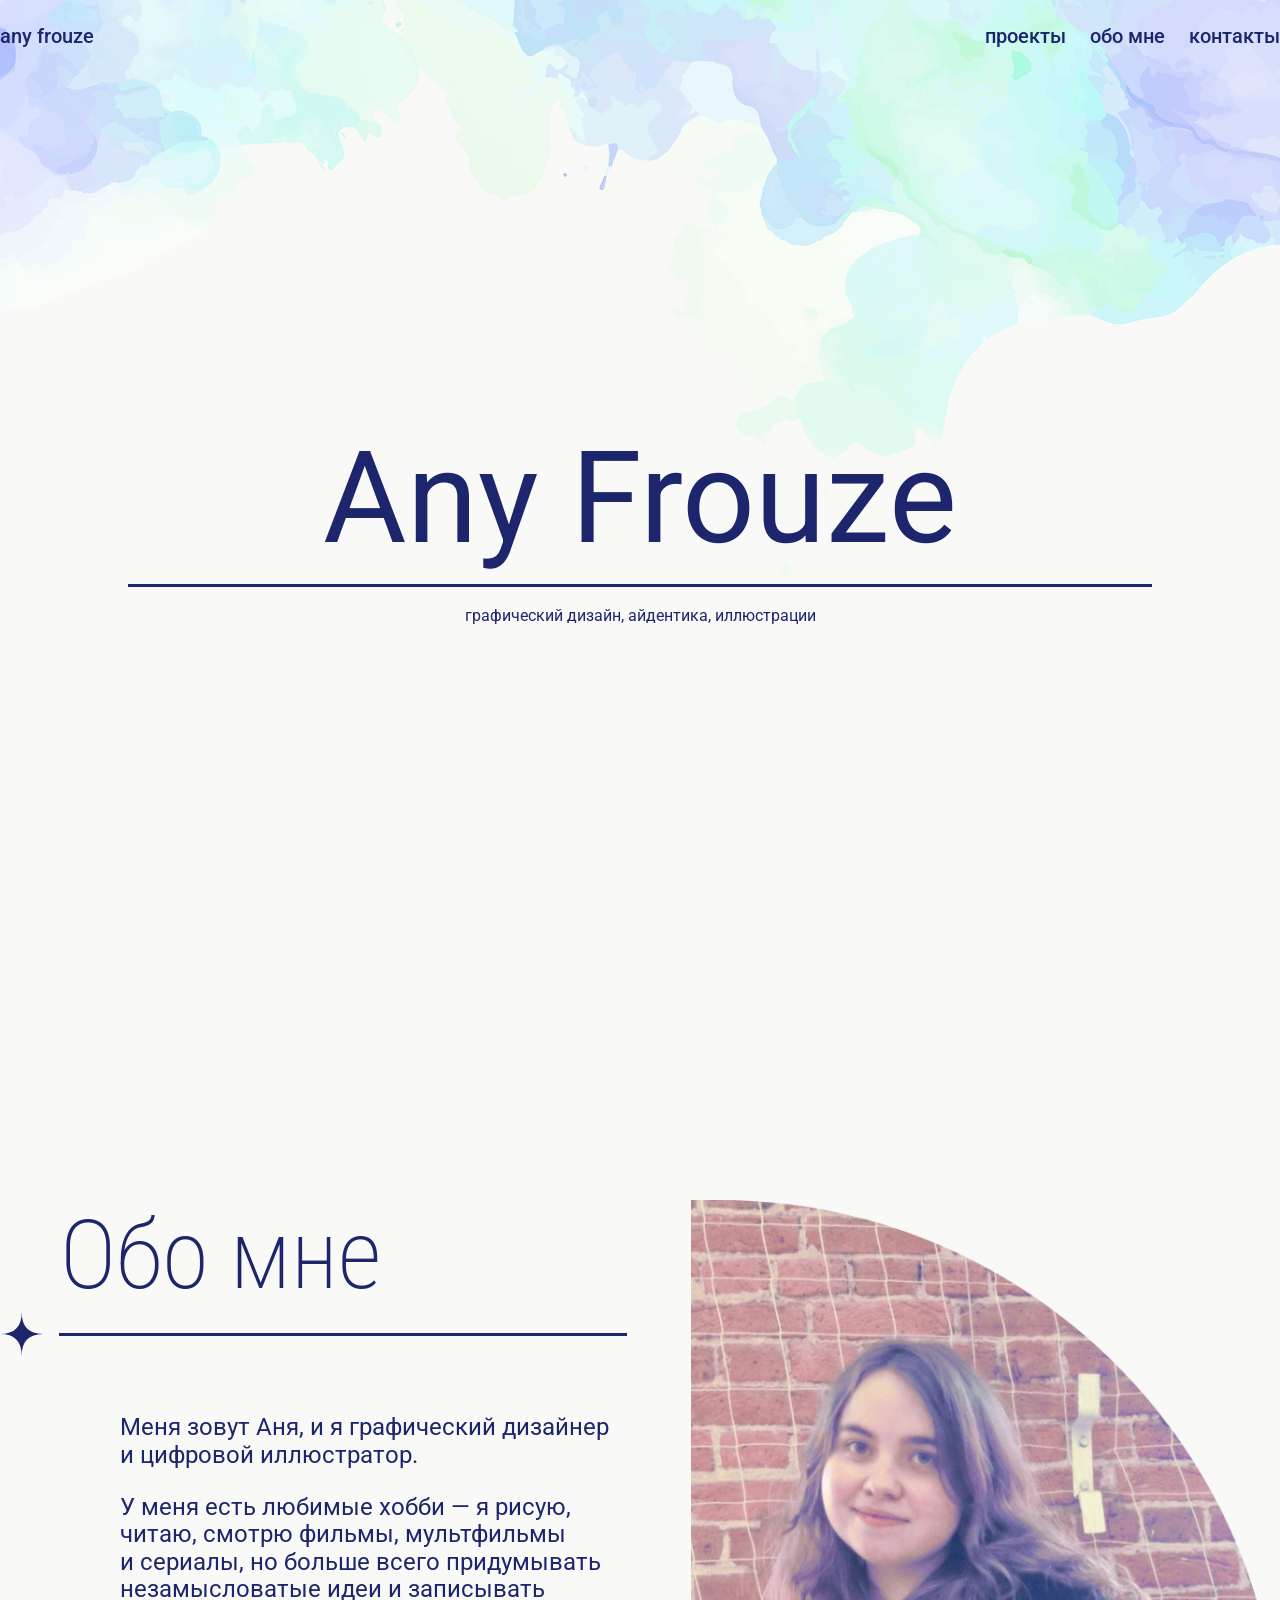
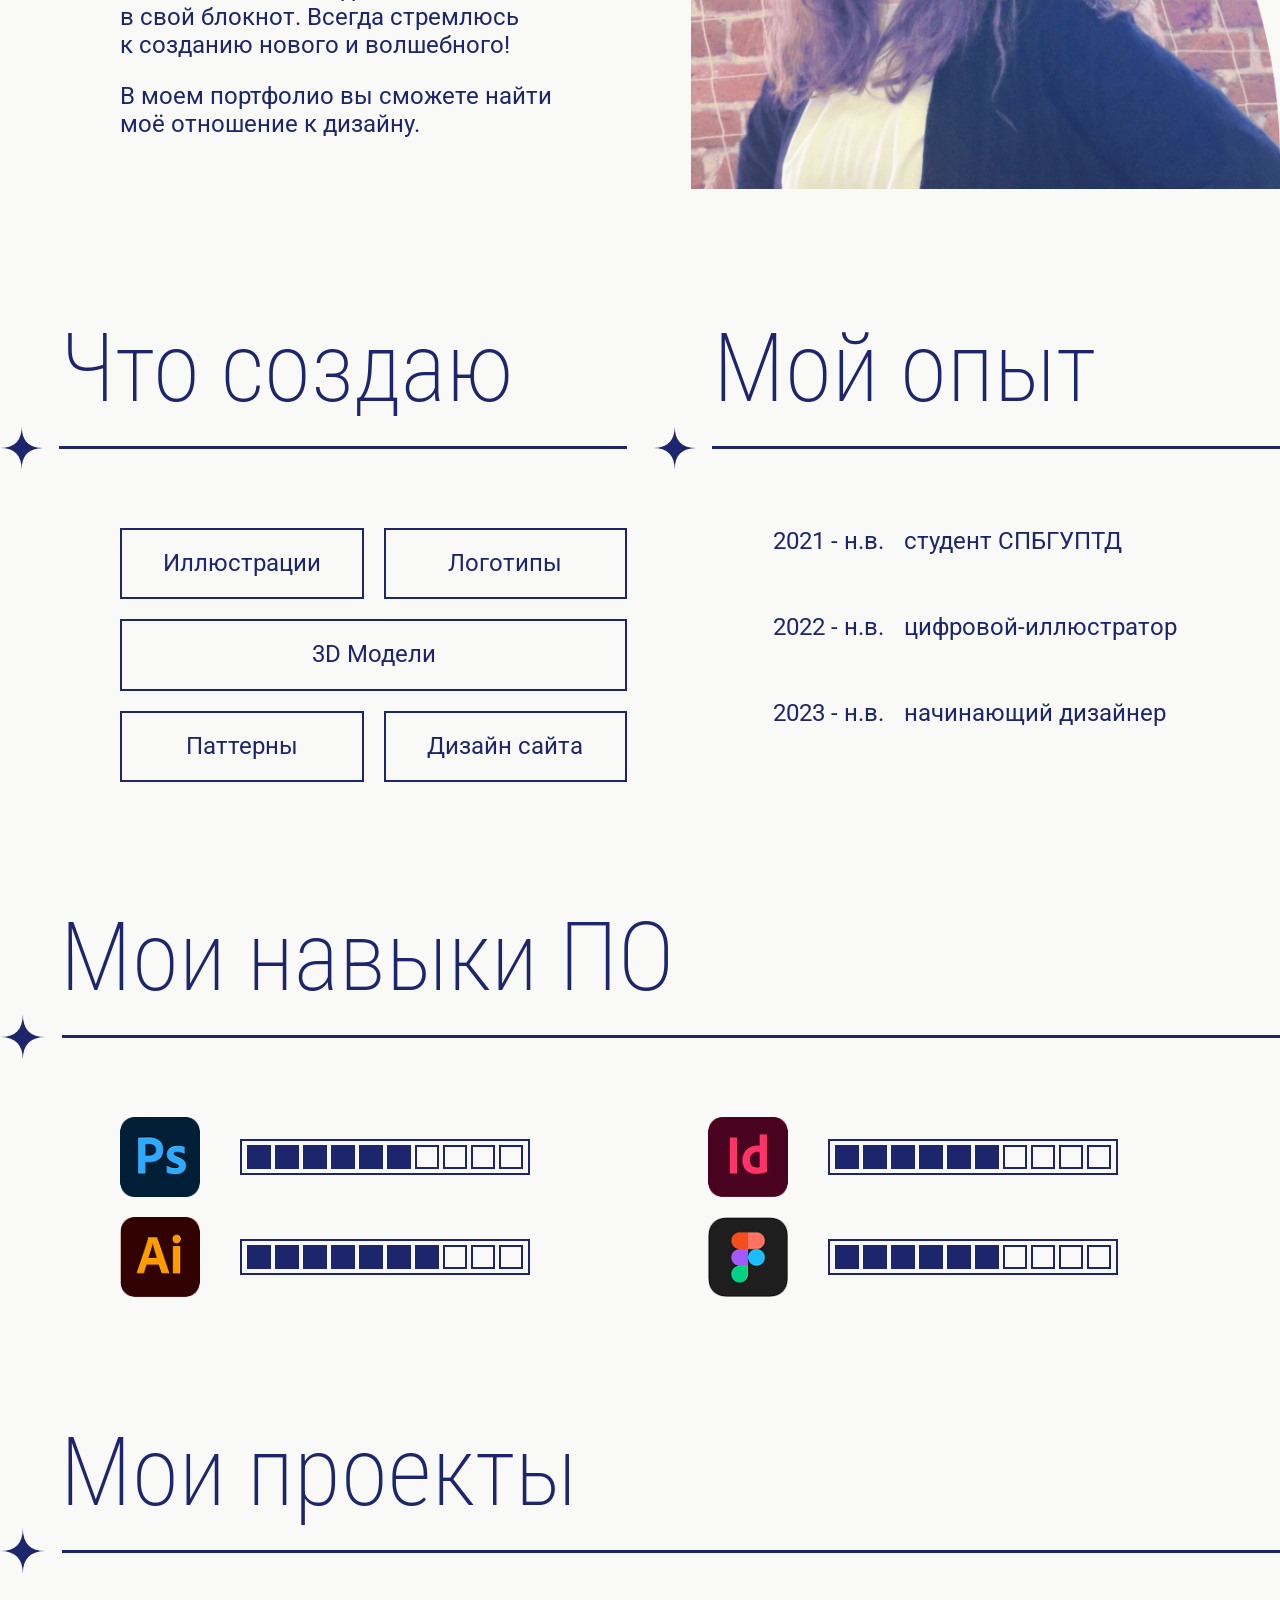
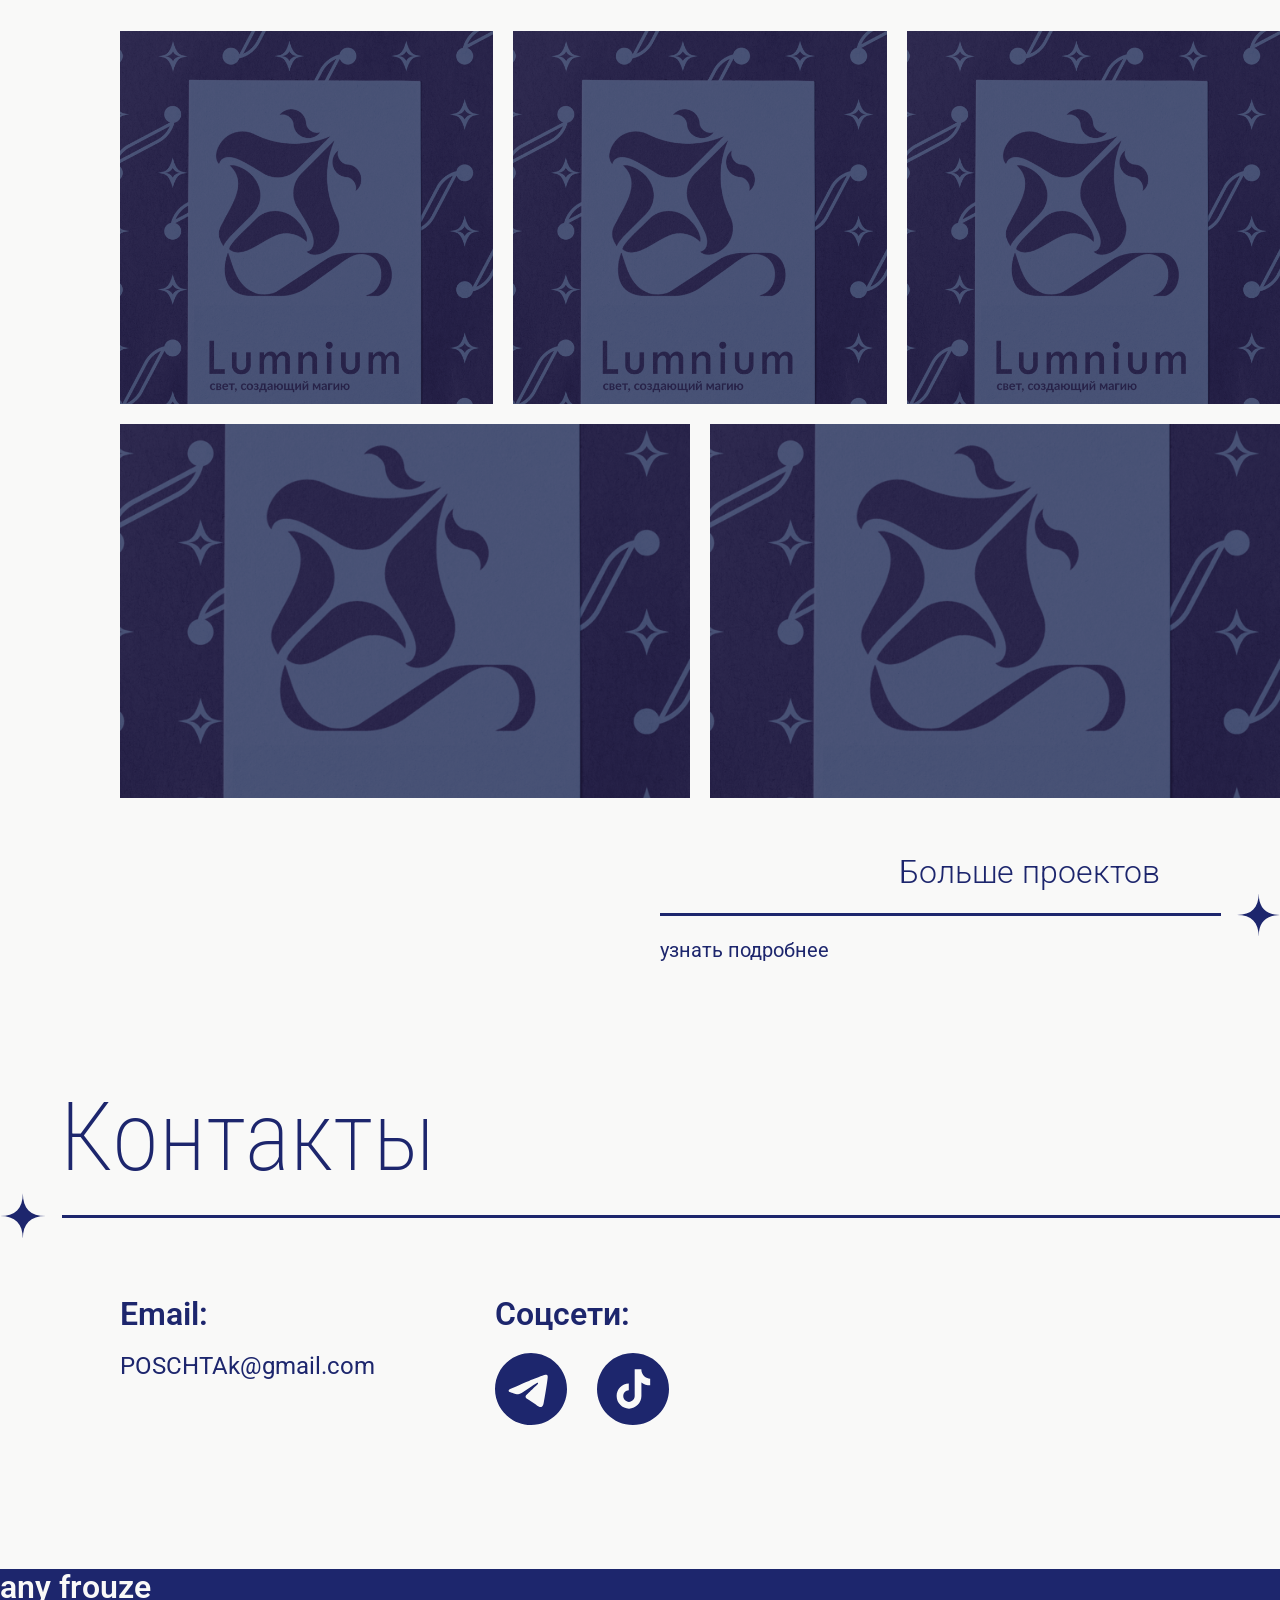
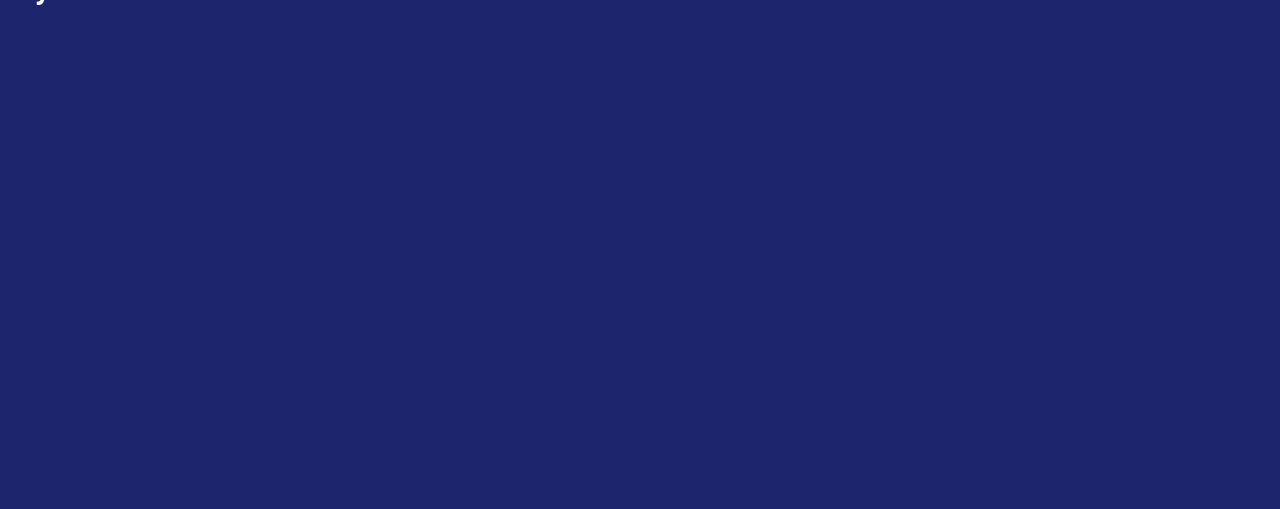
==== index.html @ 96ec4f7b "Главная" ====
<!DOCTYPE html>
<html lang="ru">

<head>
    <meta charset="UTF-8">
    <meta name="viewport" content="width=device-width, initial-scale=1.0">
    <title>Заголовок страницы</title>

    <link rel="stylesheet" href="css/normalize.css">
    <link rel="stylesheet" href="css/style.css">


    <link rel="preconnect" href="https://fonts.googleapis.com">
    <link rel="preconnect" href="https://fonts.gstatic.com" crossorigin>
    <link
        href="https://fonts.googleapis.com/css2?family=Roboto+Condensed:ital,wght@0,100..900;1,100..900&family=Roboto:ital,wght@0,100..900;1,100..900&display=swap"
        rel="stylesheet">

</head>

<body>

    <header class="header-container">
        <div class="header-content">
            <div>
                <a href="">
                    <p class="head-foot-p">any frouze</p>
                </a>
            </div>
            <nav>
                <ul>
                    <li><a href="#"><p class="head-foot-p">проекты</p></a></li>
                    <li><a href="#"><p class="head-foot-p">обо мне</p></a></li>
                    <li><a href="#"><p class="head-foot-p">контакты</p></a></li>
                </ul>
            </nav>
        </div>
    </header>

    <main>

        <section class="start-banner">
            <div>
                <!-- <span>Добро пожаловать в мой мир!</span> -->
                <h1>Any Frouze</h1>
                <span class="line-text">графический дизайн, айдентика, иллюстрации</span>
            </div>

        </section>

        <section class="about-container">
            <div class="medium-line-container">
                <h2>Обо мне</h2>
                <div class="star-line">
                    <svg width="48" height="48" viewBox="0 0 48 48" fill="none" xmlns="http://www.w3.org/2000/svg">
                        <path d="M0 24C16 24 24 16 24 0C24 16 32 24 48 24C32 24 24 32 24 48C24 32 16 24 0 24Z"
                            fill="#1D266D" />
                    </svg>
                    <div class="line-medium"></div>
                </div>
                <div class="container-under-line">
                    <p class="main-text">Меня зовут Аня, и я графический дизайнер<br> и цифровой иллюстратор.
                    </p>
                    <p class="main-text">У меня есть любимые хобби — я рисую,<br> читаю, смотрю фильмы, мультфильмы<br>
                        и
                        сериалы, но больше всего
                        придумывать<br> незамысловатые идеи и записывать<br> в свой блокнот. Всегда стремлюсь<br> к
                        созданию
                        нового
                        и волшебного!
                    </p>
                    <p class="main-text">В моем портфолио вы сможете найти<br> моё отношение к дизайну.</p>
                </div>
            </div>
            <div class="image-autor">
                <img src="src\img\Фото.png" alt="Фото Автора">
            </div>
        </section>

        <section class="work-experience-container">
            <div class="medium-line-container">
                <h2>Что создаю</h2>
                <div class="star-line">
                    <svg width="48" height="48" viewBox="0 0 48 48" fill="none" xmlns="http://www.w3.org/2000/svg">
                        <path d="M0 24C16 24 24 16 24 0C24 16 32 24 48 24C32 24 24 32 24 48C24 32 16 24 0 24Z"
                            fill="#1D266D" />
                    </svg>
                    <div class="line-medium"></div>
                </div>

                <div class="container-under-line">
                    <div class="create-grid-work">
                        <div class="a-part">
                            <p>Иллюстрации</p>
                        </div>
                        <div class="b-part">
                            <p>Логотипы</p>
                        </div>
                        <div class="c-part">
                            <p>3D Модели</p>
                        </div>
                        <div class="d-part">
                            <p>Паттерны</p>
                        </div>
                        <div class="e-part">
                            <p>Дизайн сайта</p>
                        </div>
                    </div>
                </div>

            </div>

            <div class="medium-line-container">
                <h2>Мой опыт</h2>
                <div class="star-line">
                    <svg width="48" height="48" viewBox="0 0 48 48" fill="none" xmlns="http://www.w3.org/2000/svg">
                        <path d="M0 24C16 24 24 16 24 0C24 16 32 24 48 24C32 24 24 32 24 48C24 32 16 24 0 24Z"
                            fill="#1D266D" />
                    </svg>
                    <div class="line-medium"></div>
                </div>

                <div class="container-under-line">
                    <div class="exp-frame">
                        <div class="years">
                            <p>2021 - н.в. </p>
                            <p>2022 - н.в. </p>
                            <p>2023 - н.в. </p>
                        </div>
                        <div class="who-name">
                            <p>студент СПБГУПТД</p>
                            <p>цифровой-иллюстратор</p>
                            <p>начинающий дизайнер</p>
                        </div>
                    </div>
                </div>

            </div>

        </section>

        <section class="soft-exp-container">

            <div class="large-line-container">
                <h2>Мои навыки ПО</h2>
                <div class="star-line">
                    <svg width="48" height="48" viewBox="0 0 48 48" fill="none" xmlns="http://www.w3.org/2000/svg">
                        <path d="M0 24C16 24 24 16 24 0C24 16 32 24 48 24C32 24 24 32 24 48C24 32 16 24 0 24Z"
                            fill="#1D266D" />
                    </svg>
                    <div class="line-medium"></div>
                </div>
                <div class="container-under-line">

                    <div class="soft-grid">

                        <div class="soft-rate">
                            <img class="soft-icon" src="src/icon/APS-icon.png" alt="">

                            <div class="exp-rate">

                                <div class="filled"></div>
                                <div class="filled"></div>
                                <div class="filled"></div>
                                <div class="filled"></div>
                                <div class="filled"></div>
                                <div class="filled"></div>
                                <div></div>
                                <div></div>
                                <div></div>
                                <div></div>

                            </div>
                        </div>

                        <div class="soft-rate">
                            <img class="soft-icon" src="src/icon/AID-Icon.png" alt="">

                            <div class="exp-rate">

                                <div class="filled"></div>
                                <div class="filled"></div>
                                <div class="filled"></div>
                                <div class="filled"></div>
                                <div class="filled"></div>
                                <div class="filled"></div>
                                <div></div>
                                <div></div>
                                <div></div>
                                <div></div>

                            </div>
                        </div>

                        <div class="soft-rate">
                            <img class="soft-icon" src="src/icon/AI-icon.png" alt="">

                            <div class="exp-rate">

                                <div class="filled"></div>
                                <div class="filled"></div>
                                <div class="filled"></div>
                                <div class="filled"></div>
                                <div class="filled"></div>
                                <div class="filled"></div>
                                <div class="filled"></div>
                                <div></div>
                                <div></div>
                                <div></div>

                            </div>
                        </div>

                        <div class="soft-rate">
                            <img class="soft-icon" src="src/icon/Figma-icon.png" alt="">

                            <div class="exp-rate">

                                <div class="filled"></div>
                                <div class="filled"></div>
                                <div class="filled"></div>
                                <div class="filled"></div>
                                <div class="filled"></div>
                                <div class="filled"></div>
                                <div></div>
                                <div></div>
                                <div></div>
                                <div></div>

                            </div>
                        </div>
                    </div>

                </div>
            </div>



        </section>


        <section class="projects-container">

            <div class="large-line-container">
                <h2>Мои проекты</h2>
                <div class="star-line">
                    <svg width="48" height="48" viewBox="0 0 48 48" fill="none" xmlns="http://www.w3.org/2000/svg">
                        <path d="M0 24C16 24 24 16 24 0C24 16 32 24 48 24C32 24 24 32 24 48C24 32 16 24 0 24Z"
                            fill="#1D266D" />
                    </svg>
                    <div class="line-medium"></div>
                </div>
                <div class="container-under-line">

                    <div class="create-grid-project">
                        <div class="f-part">
                            <div class="project-card">
                                <img src="src/img/case-lumnium-logo.png" alt="Проект 1">
                                <div class="project-overlay"></div>
                                <p>Разработка логотипа для мероприятия «Дня эрмитажного кота» 2023</p>
                            </div>
                        </div>
                        <div class="g-part">
                            <div class="project-card">
                                <img src="src/img/case-lumnium-logo.png" alt="Проект 1">
                                <div class="project-overlay"></div>
                                <p>Разработка логотипа для компании Lumnium 2025</p>
                            </div>
                        </div>
                        <div class="h-part">
                            <div class="project-card">
                                <img src="src/img/case-lumnium-logo.png" alt="Проект 1">
                                <div class="project-overlay"></div>
                                <p>Разработка логотипа для бар-кафе «В бокале» 2025</p>
                            </div>
                        </div>
                        <div class="i-part">
                            <div class="project-card">
                                <img src="src/img/case-lumnium-logo.png" alt="Проект 1">
                                <div class="project-overlay"></div>
                                <p>Разработка фирменного стиля и гайдлайна для компании Lumnium 2025</p>
                            </div>
                        </div>
                        <div class="j-part">
                            <div class="project-card">
                                <img src="src/img/case-lumnium-logo.png" alt="Проект 1">
                                <div class="project-overlay"></div>
                                <p>Разработка фирменного стиля для ювелирного магазина Enigma 2024</p>
                            </div>
                        </div>
                    </div>

                </div>

                <div class="button-line-container">
                    <a href="#" class="left-line-button">
                        <!-- <p class="line-button-text line-button-text--left">Больше проектов</p>
                        <div class="star-line-button">
                            <svg width="48" height="48" viewBox="0 0 48 48" fill="none"
                                xmlns="http://www.w3.org/2000/svg">
                                <path d="M0 24C16 24 24 16 24 0C24 16 32 24 48 24C32 24 24 32 24 48C24 32 16 24 0 24Z"
                                    fill="#1D266D" />
                            </svg>
                            <div class="line-medium line-medium--left"></div>
                        </div>
                        <p class="decription-text decription-text--right">узнать подробнее</p> -->
                    </a>
                    <a href="#" class="right-line-button">
                        <p class="line-button-text">Больше проектов</p>
                        <div class="star-line-button">
                            <div class="line-medium line-medium--right"></div>
                            <svg width="48" height="48" viewBox="0 0 48 48" fill="none"
                                xmlns="http://www.w3.org/2000/svg">
                                <path d="M0 24C16 24 24 16 24 0C24 16 32 24 48 24C32 24 24 32 24 48C24 32 16 24 0 24Z"
                                    fill="#1D266D" />
                            </svg>
                        </div>
                        <p class="decription-text right">узнать подробнее</p>
                    </a>
                </div>

            </div>



        </section>


        <section class="contacts-container">

            <div class="large-line-container">
                <h2>Контакты</h2>
                <div class="star-line">
                    <svg width="48" height="48" viewBox="0 0 48 48" fill="none" xmlns="http://www.w3.org/2000/svg">
                        <path d="M0 24C16 24 24 16 24 0C24 16 32 24 48 24C32 24 24 32 24 48C24 32 16 24 0 24Z"
                            fill="#1D266D" />
                    </svg>
                    <div class="line-medium"></div>
                </div>
                <div class="container-under-line">
                    <div class="email-socials-info">
                        <div class="contact-card">
                            <h4>Email:</h4>
                            <p class="main-text">POSCHTAk@gmail.com</p>
                        </div>
                        <div class="contact-card">
                            <h4>Соцсети:</h4>
                            <div class="social-icons">
                                <a href=""><img src="src\icon\tg-icon.svg" alt="Telegram-ICON"></a>
                                <a href=""><img src="src\icon\tt-icon.svg" alt="Tiktok-ICON"></a>
                            </div>
                        </div>
                    </div>
                </div>
            </div>



        </section>


    </main>

    <footer class="footer-container">
        <div class="footer-content">
            <a class="footer-color-text" href="">
                <h4>any frouze</h4>
            </a>


        </div>

    </footer>

    <script>
        const header = document.querySelector('.header-container');
        const startBanner = document.querySelector('.start-banner');

        if (header && startBanner) {
            function checkScroll() {
                const currentScroll = window.scrollY;
                const bannerBottom = startBanner.offsetTop + startBanner.offsetHeight;

                // После блока - добавляем фон
                if (currentScroll + 72 > bannerBottom) {
                    header.classList.add('scrolled');
                } else {
                    header.classList.remove('scrolled');
                }

                // Если скроллим вниз и внутри блока - прячем
                if (currentScroll > 50 && currentScroll + 72 < bannerBottom) {
                    header.classList.add('hidden');
                } else {
                    header.classList.remove('hidden');
                }
            }

            window.addEventListener('scroll', checkScroll);
            checkScroll();
        }
    </script>
</body>

</html>
---- css/style.css ----
.roboto-font {
    font-family: "Roboto", sans-serif;
    font-optical-sizing: auto;
    font-weight: 400;
    font-style: normal;
    font-variation-settings:
        "wdth" 100;
}

.roboto-condensed-font {
    font-family: "Roboto Condensed", sans-serif;
    font-optical-sizing: auto;
    font-weight: 400;
    font-style: normal;
}

body {
    background-color: #F9F9F8;
    color: #1D266D;
    display: flex;
    flex-direction: column;
    align-items: center;
    font-weight: 400;
    font-family: "Roboto", sans-serif;
    background-image: url('../src/img/background-1.png');
    background-size: auto;  
    background-position: top center;
    background-repeat: no-repeat;  
}

ul,li {
    margin: 0;
    padding: 0;
}


a {
    text-decoration: none;
    color: #1D266D;
}

h1 {
    font-size: 128px;
    font-weight: 400;
    font-family: "Roboto", sans-serif;
}

h2 {
    font-size: 96px;
    font-weight: 200;
    font-family: "Roboto Condensed", sans-serif;
    margin: 0 0 0 60px;
}

h4 {
    font-size: 32px;
    font-weight: 600;
    font-family: "Roboto", sans-serif;
}

p{
    font-size: 24px;
    font-weight: 400;
    font-family: "Roboto", sans-serif;
}

.header-container {
    position: fixed;
    top: 0;
    left: 0;
    width: 100%; 
    background-color: transparent;
    transition: transform 0.3s ease, background-color 0.3s ease;
    z-index: 100;
    transform: translateY(0);
}


.header-content {
    max-width: 1440px;
    width: 100%;
    margin: 0 auto;  
    display: flex;
    justify-content: space-between;
    align-items: center;
    height: 72px;
    box-sizing: border-box;
}

.header-container.scrolled {
    background-color: #F9F9F8;
}

.header-container.hidden {
    transform: translateY(-100%);
}

ul {
    display: flex;
    gap: 24px;
    margin: 0;
    padding: 0;
}

.head-foot-p {
    font-size: 20px;
    font-weight: 500;
    font-family: "Roboto", sans-serif;
    margin: 0;
}

.main-text {
    font-size: 24px;
    font-weight: 400;
    font-family: "Roboto", sans-serif;
}

main {
    max-width: 1440px;
    width: 100%;
}

.start-banner{
    max-height: 1080px;
    display: flex;
    flex-direction: column;
    align-items: center;
    width: 100%;
}

.start-banner>div {
    display: flex;
    flex-direction: column;
    align-items: center;
    justify-content: center;
    width: 100%;
    min-height: 100vh;  
    min-height: 1080px;
    gap: 12px;
}

.line-text {
    width: 80%;
    text-align: center;
    border-top: 3px solid #1D266D;
    padding: 20px 0 0 0;
    height: 48px;
    background: transparent;
}

.medium-line-container {
    width: 49%;
}

.large-line-container {
    width: 100%;
}


.star-line{
    display: flex;
    align-items: center;
    gap: 16px;
}

.line-medium {
height: 3px;
background-color: #1D266D;
width: 100%;
transition: transform 0.3s ease;
transform: scaleX(1);
}

.line-medium--right {
    transition: transform 0.3s ease;
    transform-origin: left;
}

.line-medium--left {
    transition: transform 0.3s ease;
    transform-origin: right;
}

.container-under-line {
    margin: 56px 0 0 120px;
}

.container-under-line>p{
    margin: 0 0 24px 0;
}

.about-container {
    display: flex;
    justify-content: space-between;
    margin: 120px 0 0 0;
}

.image-autor{
    width: 46%;
}
.image-autor>img {
    width: 100%;
}

.work-experience-container{
    display: flex;
    justify-content: space-between;
    margin: 120px 0 0 0;
}


.create-grid-work {
    display: grid;
    grid-template-columns: 1fr 1fr;
    gap: 20px;
    max-width: 560px;
    width: 100%;
    grid-template-areas:
        "A B"
        "C C"
        "D E";
}

.a-part { grid-area: A; }
.b-part { grid-area: B; }
.c-part { grid-area: C; }
.d-part { grid-area: D; }
.e-part { grid-area: E; }

.create-grid-work > div {
    border: 2px solid #1D266D;
    padding: 20px;
    text-align: center;
}

.exp-frame {
    display: flex;
    gap: 20px;
    width: 100%;
    min-height: 200px; 
} 

.years {
    display: flex;
    flex-direction: column;
    justify-content: space-between;
}

.who-name {
    display: flex;
    flex-direction: column;
    justify-content: space-between;
}

.soft-exp-container {
    display: flex;
    justify-content: space-between;
    margin: 120px 0 0 0;
}

.soft-grid{
    display: flex;
    flex-wrap: wrap;
    gap: 20px;

}

.soft-rate {
display: flex;
align-items: center;
gap: 40px;
width: 49%;
}


.soft-icon {
    height: 80px;
    aspect-ratio: 1/1;
}

.exp-rate {
    width: 290px;      
    height: 36px;      
    border: 2px solid #1D266D;
    display: flex;
    align-items: center;
    justify-content: space-evenly; 
    padding: 0 1px;
    box-sizing: border-box;
}

.exp-rate div {
    width: 20px;       
    height: 20px;      
    border: 2px solid #1D266D; 
    background: transparent;  
}

.exp-rate .filled {
    background: #1D266D;
}

.projects-container{
    display: flex;
    justify-content: space-between;
    margin: 120px 0 0 0;

}

.create-grid-project {
    display: grid;
    grid-template-columns: repeat(6, 1fr);  /* 6 колонок */
    gap: 20px;
    max-width: 1440px;
    width: 100%;
    grid-auto-rows: 1fr;  
    grid-template-areas:
        "F F G G H H"
        "I I I J J J";
}

.f-part { grid-area: F; display: flex; }
.g-part { grid-area: G; display: flex; }
.h-part { grid-area: H; display: flex; }
.i-part { grid-area: I; display: flex; }
.j-part { grid-area: J; display: flex; }


.project-card {
    background-color: #D4DBFD;  
    width: 100%;                         
    display: flex;
    align-items: flex-end;      
    justify-content: flex-start; 
    padding: 0 30px 30px 30px;     
    box-sizing: border-box;    
    transition: transform 0.2s ease;
    position: relative;
    overflow: hidden;
}

.project-card:hover {
    transform: scale(1.02);
}

.f-part .project-card,
.g-part .project-card,
.h-part .project-card {
    aspect-ratio: 1 / 1;
}

.i-part .project-card,
.j-part .project-card {
    min-height: 100%; 
}

.project-card img {
    position: absolute;
    top: 0;
    left: 0;
    width: 100%;
    height: 100%;
    object-fit: cover;  
    z-index: 8;
}

.project-overlay {
    position: absolute;
    top: 0;
    left: 0;
    width: 100%;
    height: 100%;
    background-color: #251E4C;
    opacity: 0.7;  
    z-index: 9;
}

.project-card p {
    margin: 0;
    font-size: 32px;
    font-weight: 400;
    color: #EFF0F5;
    position: relative;
    z-index: 10;
    opacity: 0;
    transition: opacity 0.3s ease;
}


.project-card:hover {
    transform: scale(1.02); 
}

.project-card:hover p {
    transform: translateY(0);  
    opacity: 1;  
}



.right-line-button {
    display: flex;
    flex-direction: column;
    align-items: stretch; 
    flex: 1;
    /* margin-left: auto;  */
    margin-top: 56px;
}

.line-button-text {
    font-size: 32px;
    font-weight: 300;  /* Light */
    font-family: "Roboto", sans-serif;
    color: #1D266D;
    text-align: right;
    margin: 0 120px 0 0;
}

.star-line-button {
    display: flex;
    align-items: center;
    width: 100%;
    gap: 16px;
}

.decription-text {
    font-size: 20px;
    font-weight: 400;
    font-family: "Roboto", sans-serif;
    color: #1D266D;
    text-align: left;
}
.decription-text--right {
    text-align: right;
}

.right-line-button:hover .line-medium--right {
    transform: scaleX(0.92);
}

.left-line-button {
    display: flex;
    flex-direction: column;
    align-items: stretch; 
    margin-top: 56px;
    flex: 1;
}

.line-button-text--left {
    text-align: left;
    margin: 0 0 0 120px;
}

.left-line-button:hover .line-medium--left {
    transform: scaleX(0.92);
}

.button-line-container {
    display: flex;
    width: 100%;
    gap: 40px;  
    justify-content: space-between;
}



.contacts-container{
    display: flex;
    justify-content: space-between;
    margin: 120px 0 0 0;

}

.contact-card{
    display: flex;
    flex-direction: column;
    gap: 20px;
}

.social-icons {
    display: flex;
    gap: 30px;
}

.email-socials-info {
    display: flex;
    gap: 120px;
}


.footer-container {
    width: 100%;
    height: 540px;
    background-color: #1D266D;
    margin: 140px 0 0 0;
}


.footer-color-text {
    color: #F9F9F8;
}




@media (max-width: 768px) {
    .button-line-container {
        display: flex;
        flex-direction: column;
        gap: 30px;
    }
    
    /* Левая кнопка — слева */
    .left-line-button {
        align-self: flex-start;
        width: 100%;
        max-width: 100%;
    }
    
    /* Правая кнопка — справа */
    .right-line-button {
        align-self: flex-end;
        width: 100%;
        max-width: 100%;
    }
}
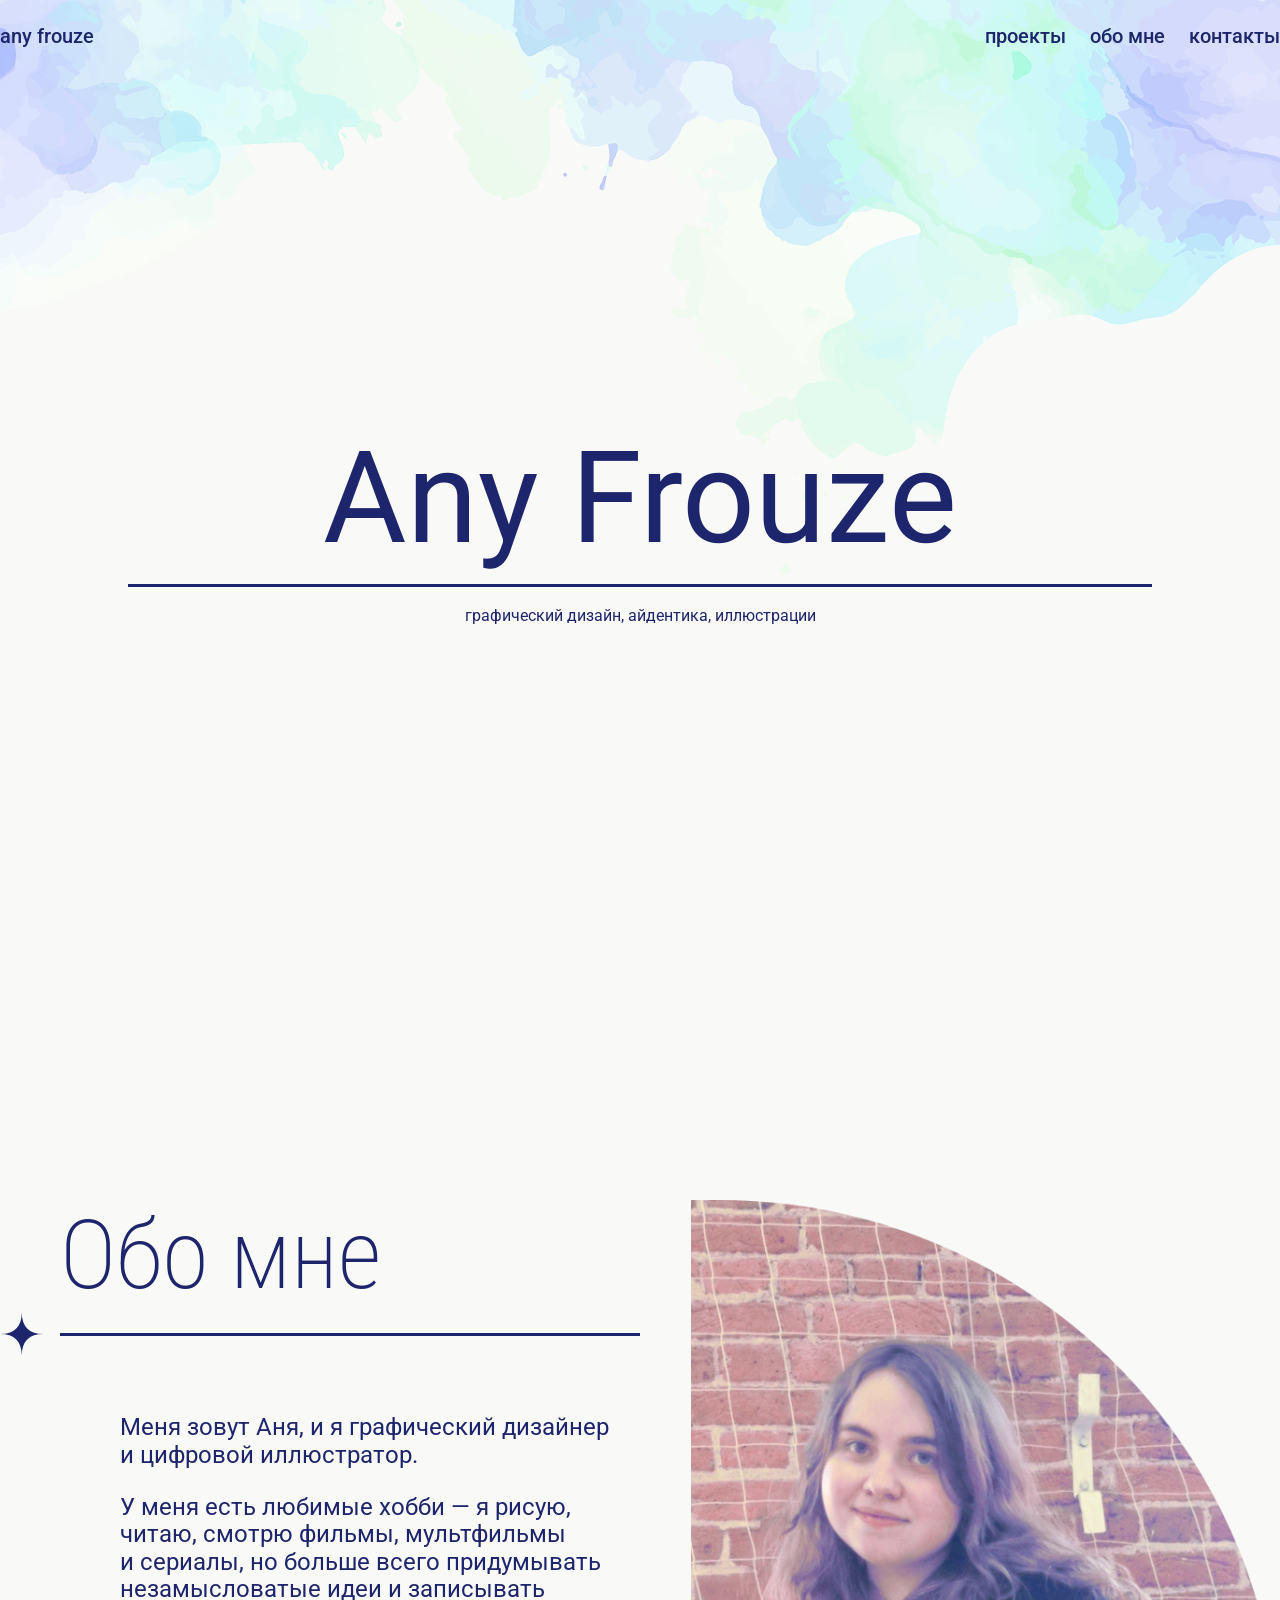
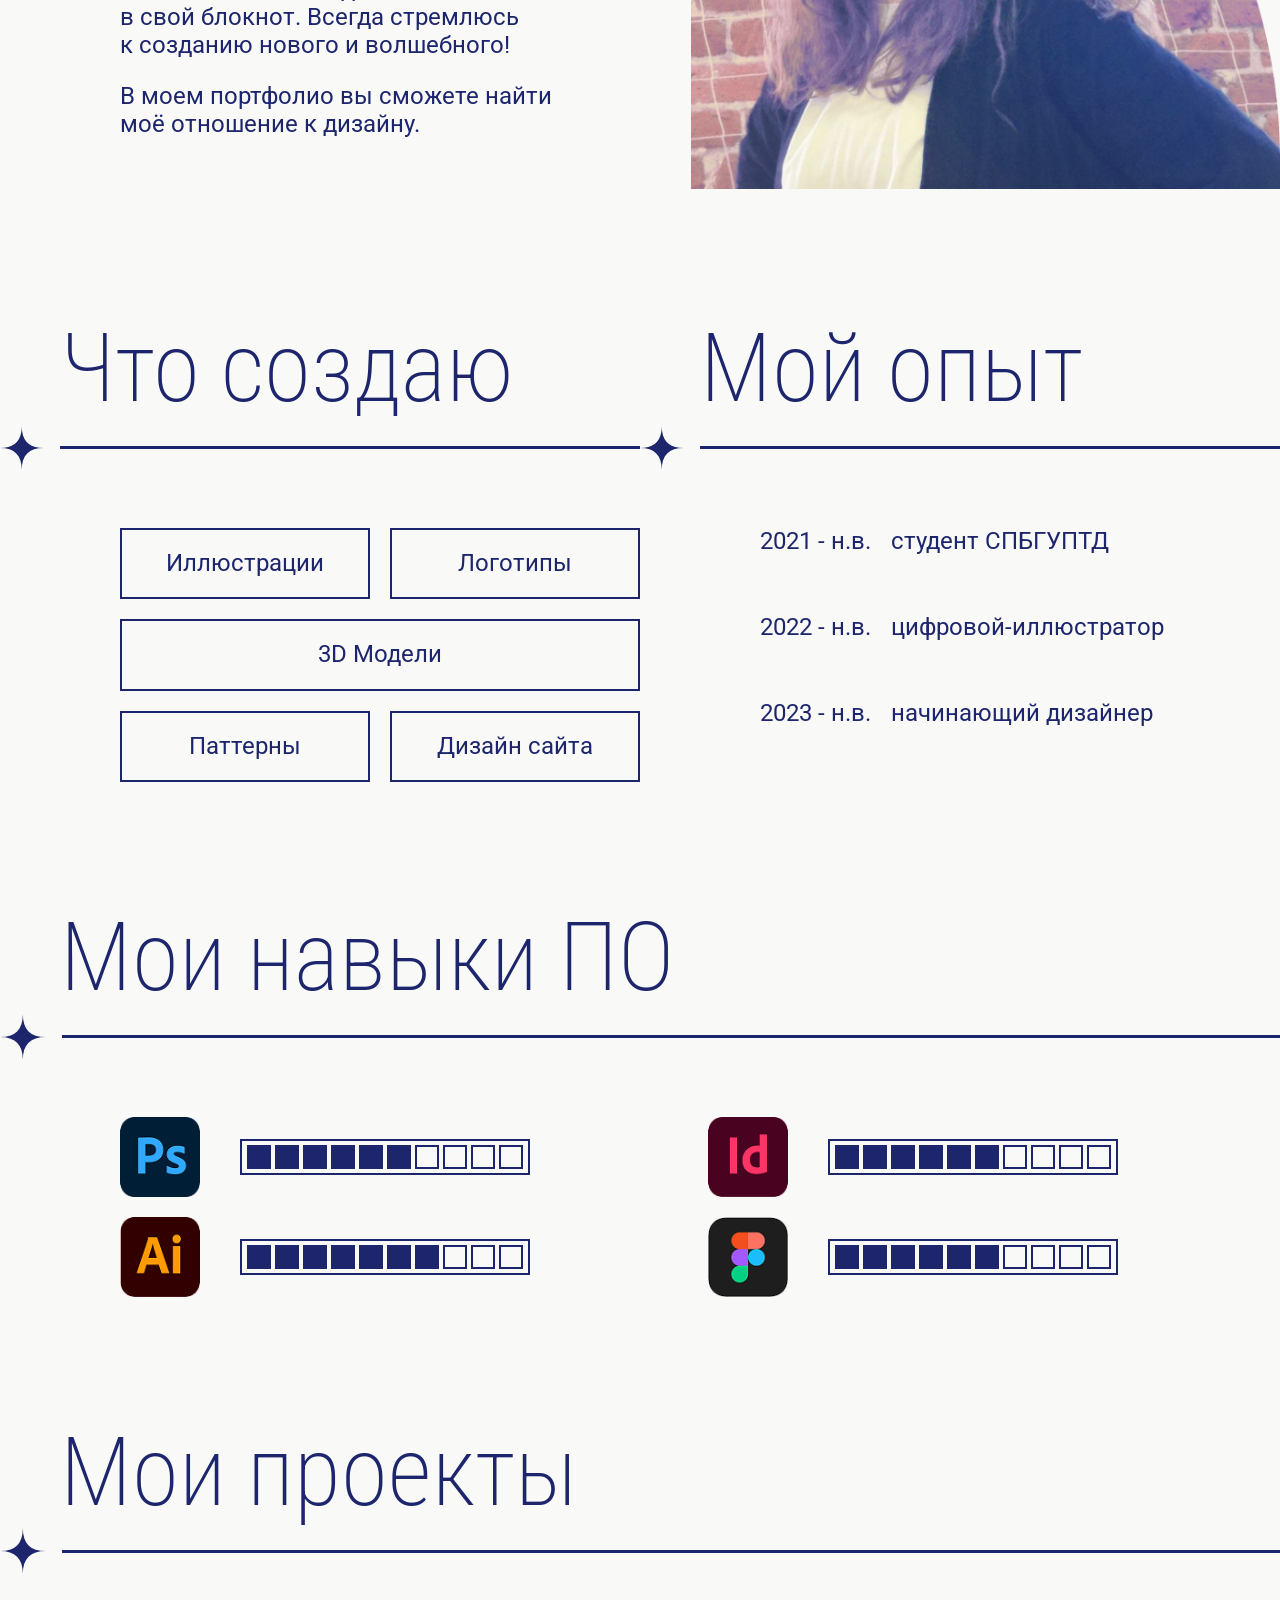
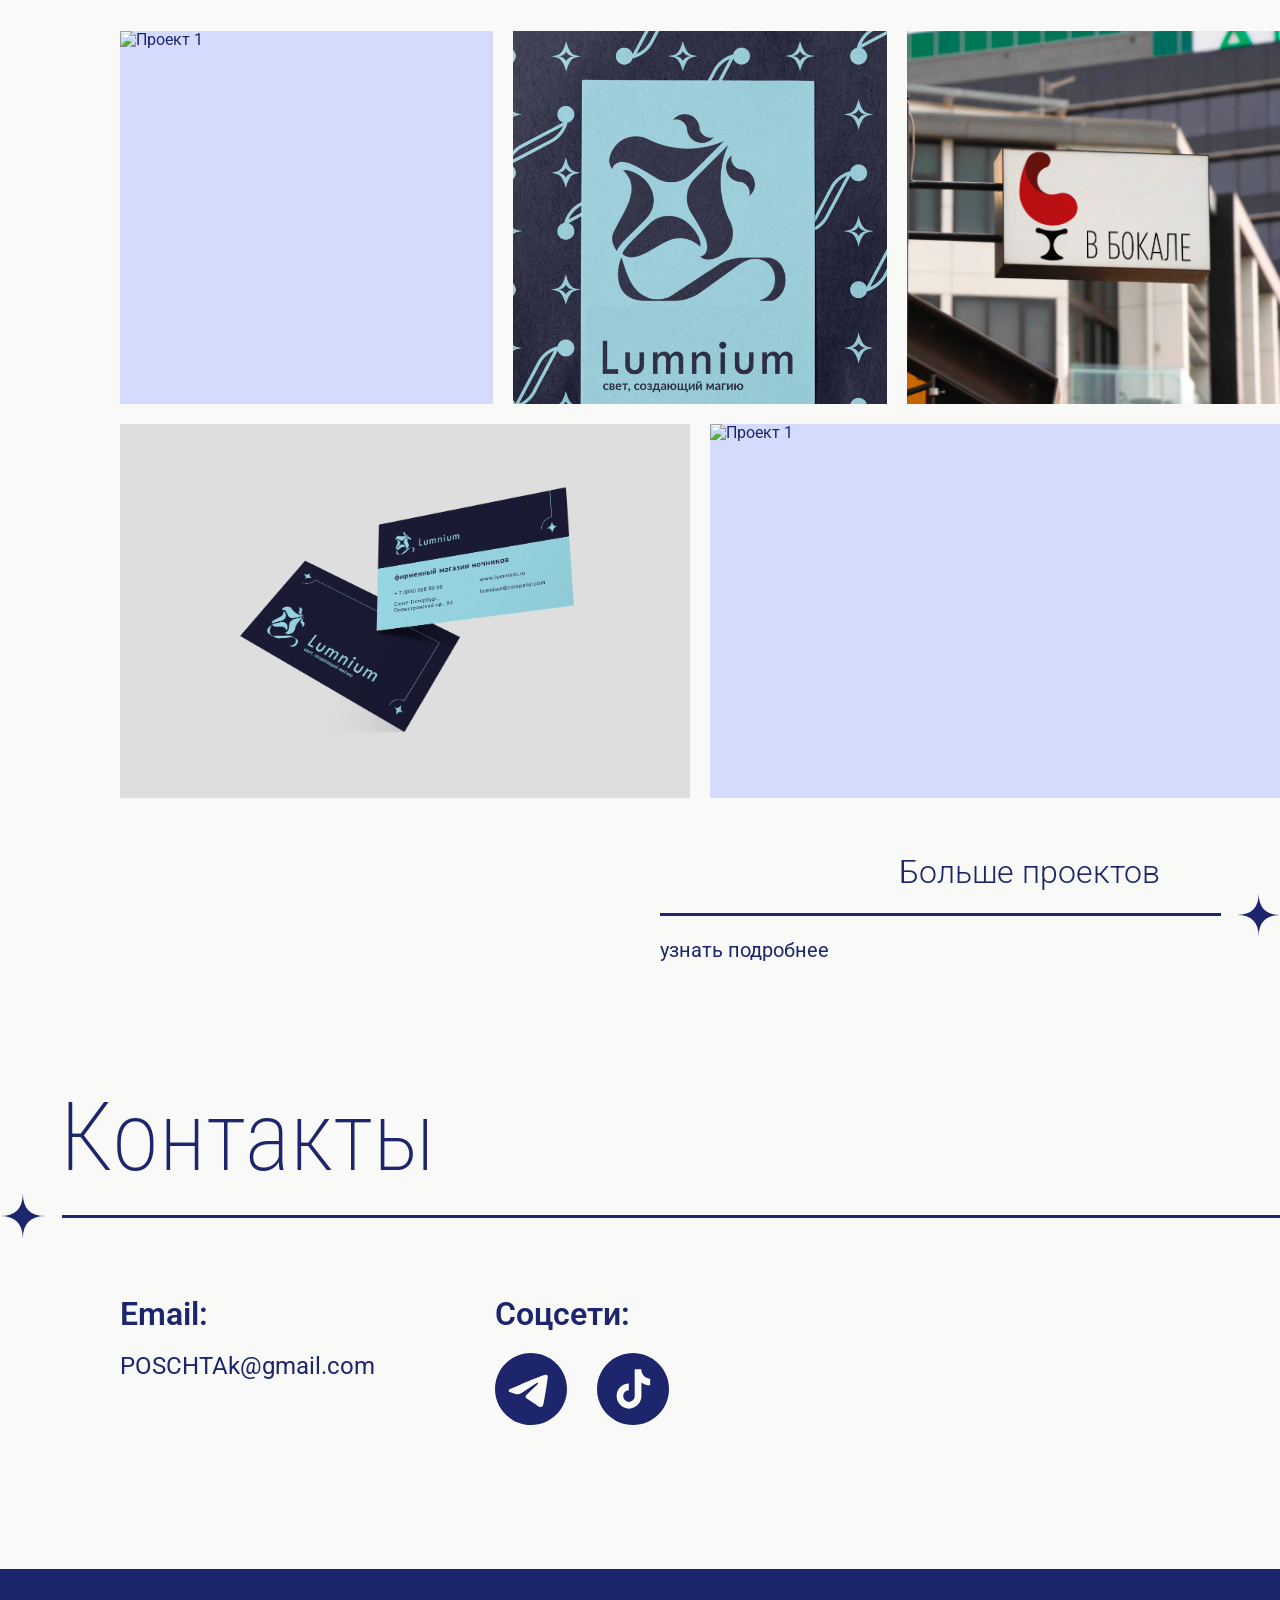
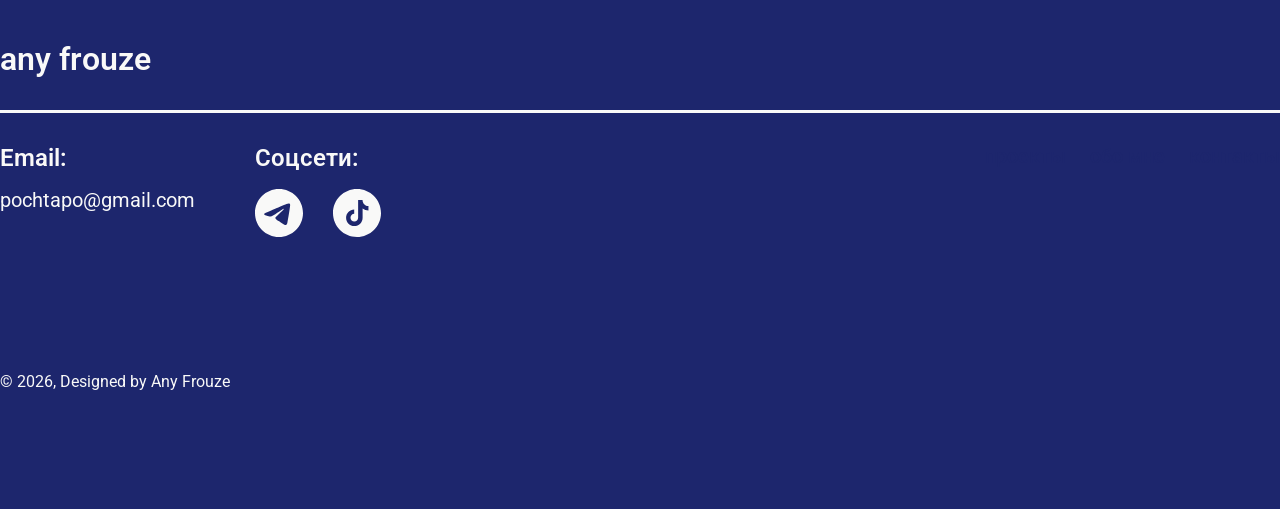
==== commit 438f7209: "сайтик" ====
--- a/index.html
+++ b/index.html
@@ -18,20 +18,26 @@
 
 </head>
 
-<body>
+<body style="background-image: url('../src/img/background-1.png');">
 
     <header class="header-container">
         <div class="header-content">
             <div>
-                <a href="">
+                <a href="index.html#start-section">
                     <p class="head-foot-p">any frouze</p>
                 </a>
             </div>
             <nav>
                 <ul>
-                    <li><a href="#"><p class="head-foot-p">проекты</p></a></li>
-                    <li><a href="#"><p class="head-foot-p">обо мне</p></a></li>
-                    <li><a href="#"><p class="head-foot-p">контакты</p></a></li>
+                    <li><a href="case-page.html">
+                            <p class="head-foot-p">проекты</p>
+                        </a></li>
+                    <li><a href="index.html#about-section">
+                            <p class="head-foot-p">обо мне</p>
+                        </a></li>
+                    <li><a href="index.html#contacts-section">
+                            <p class="head-foot-p">контакты</p>
+                        </a></li>
                 </ul>
             </nav>
         </div>
@@ -39,7 +45,7 @@
 
     <main>
 
-        <section class="start-banner">
+        <section class="start-banner" id="start-section">
             <div>
                 <!-- <span>Добро пожаловать в мой мир!</span> -->
                 <h1>Any Frouze</h1>
@@ -48,7 +54,7 @@
 
         </section>
 
-        <section class="about-container">
+        <section class="about-container" id="about-section">
             <div class="medium-line-container">
                 <h2>Обо мне</h2>
                 <div class="star-line">
@@ -253,41 +259,41 @@
                 <div class="container-under-line">
 
                     <div class="create-grid-project">
-                        <div class="f-part">
+                        <a  href="case-1.html" class="f-part">
+                            <div class="project-card">
+                                <img src="src/img/cat-pin black.png" alt="Проект 1">
+                                <div class="project-overlay"></div>
+                                <p>Разработка логотипа для мероприятия «День эрмитажного кота» 2023</p>
+                            </div>
+                        </a>
+                        <a href="case-5.html" class="g-part">
                             <div class="project-card">
                                 <img src="src/img/case-lumnium-logo.png" alt="Проект 1">
                                 <div class="project-overlay"></div>
-                                <p>Разработка логотипа для мероприятия «Дня эрмитажного кота» 2023</p>
-                            </div>
-                        </div>
-                        <div class="g-part">
+                                <p>Разработка логотипа для компании «Lumnium» 2025</p>
+                            </div>
+                        </a>
+                        <a href="case-4.html" class="h-part">
                             <div class="project-card">
-                                <img src="src/img/case-lumnium-logo.png" alt="Проект 1">
+                                <img src="src/img/bar-cover.jpg" alt="Проект 1">
                                 <div class="project-overlay"></div>
-                                <p>Разработка логотипа для компании Lumnium 2025</p>
-                            </div>
-                        </div>
-                        <div class="h-part">
+                                <p>Разработка логотипа для бар-кафе «В бокале» 2024</p>
+                            </div>
+                        </a>
+                        <a href="case-3.html" class="i-part">
                             <div class="project-card">
-                                <img src="src/img/case-lumnium-logo.png" alt="Проект 1">
+                                <img src="src/img/lumnium-3.jpg" alt="Проект 1">
                                 <div class="project-overlay"></div>
-                                <p>Разработка логотипа для бар-кафе «В бокале» 2025</p>
-                            </div>
-                        </div>
-                        <div class="i-part">
+                                <p>Разработка фирменного стиля и гайдлайна для компании «Lumnium» 2025</p>
+                            </div>
+                        </a>
+                        <a href="case-2.html" class="j-part">
                             <div class="project-card">
-                                <img src="src/img/case-lumnium-logo.png" alt="Проект 1">
+                                <img src="src\img\enigma-img-2.png" alt="Проект 1">
                                 <div class="project-overlay"></div>
-                                <p>Разработка фирменного стиля и гайдлайна для компании Lumnium 2025</p>
-                            </div>
-                        </div>
-                        <div class="j-part">
-                            <div class="project-card">
-                                <img src="src/img/case-lumnium-logo.png" alt="Проект 1">
-                                <div class="project-overlay"></div>
-                                <p>Разработка фирменного стиля для ювелирного магазина Enigma 2024</p>
-                            </div>
-                        </div>
+                                <p>Разработка фирменного стиля для ювелирного магазина «Enigma» 2023</p>
+                            </div>
+                        </a>
                     </div>
 
                 </div>
@@ -305,7 +311,7 @@
                         </div>
                         <p class="decription-text decription-text--right">узнать подробнее</p> -->
                     </a>
-                    <a href="#" class="right-line-button">
+                    <a href="case-page.html" class="right-line-button">
                         <p class="line-button-text">Больше проектов</p>
                         <div class="star-line-button">
                             <div class="line-medium line-medium--right"></div>
@@ -326,7 +332,7 @@
         </section>
 
 
-        <section class="contacts-container">
+        <section class="contacts-container" id="contacts-section">
 
             <div class="large-line-container">
                 <h2>Контакты</h2>
@@ -362,15 +368,55 @@
     </main>
 
     <footer class="footer-container">
-        <div class="footer-content">
+        <div class="footer-content ">
             <a class="footer-color-text" href="">
                 <h4>any frouze</h4>
             </a>
-
-
+            <div class="line-medium footer-color-solid"></div>
+            <div class="under-line-footer">
+
+                <div class="left-side footer-color-text">
+                    <div class="contact-card contact-card--footer">
+                        <h5>Email:</h5>
+                        <p class="decription-text footer-color-text">pochtapo@gmail.com</p>
+                    </div>
+                    <div class="contact-card contact-card--footer">
+                        <h5>Соцсети:</h5>
+                        <div class="social-icons">
+                            <a href=""><img src="src\icon\white-tg.svg" alt="Telegram-ICON"></a>
+                            <a href=""><img src="src\icon\white-tt.svg" alt="Tiktok-ICON"></a>
+                        </div>
+                    </div>
+                </div>
+
+
+                    <nav class="right-side">
+                        <ul>
+                            <li><a href="case-page.html">
+                                    <p class="head-foot-p">проекты</p>
+                                </a></li>
+                            <li><a href="index.html#about-section">
+                                    <p class="head-foot-p">обо мне</p>
+                                </a></li>
+                            <li><a href="index.html#contacts-section">
+                                    <p class="head-foot-p">контакты</p>
+                                </a></li>
+                        </ul>
+                    </nav>
+
+            </div>
+            <div>
+                <p class="post-description footer-color-text ">&#169 2026, Designed by Any Frouze</p>
+            </div>
         </div>
 
     </footer>
+
+
+    <button type="button" class="scroll-top" aria-label="Наверх">
+        <span>⯌</span>
+        <p>только<br>наверх</p>
+    </button>
 
     <script>
         const header = document.querySelector('.header-container');
@@ -399,6 +445,25 @@
             window.addEventListener('scroll', checkScroll);
             checkScroll();
         }
+
+        const scrollTopBtn = document.querySelector('.scroll-top');
+
+        if (scrollTopBtn) {
+            window.addEventListener('scroll', function () {
+                if (window.scrollY > 300) {
+                    scrollTopBtn.classList.add('show');
+                } else {
+                    scrollTopBtn.classList.remove('show');
+                }
+            });
+
+            scrollTopBtn.addEventListener('click', function () {
+                window.scrollTo({
+                    top: 0,
+                    behavior: 'smooth'
+                });
+            });
+        }
     </script>
 </body>
 
--- a/css/style.css
+++ b/css/style.css
@@ -14,6 +14,10 @@
     font-style: normal;
 }
 
+html {
+    scroll-behavior: smooth;
+}
+
 body {
     background-color: #F9F9F8;
     color: #1D266D;
@@ -22,7 +26,6 @@
     align-items: center;
     font-weight: 400;
     font-family: "Roboto", sans-serif;
-    background-image: url('../src/img/background-1.png');
     background-size: auto;  
     background-position: top center;
     background-repeat: no-repeat;  
@@ -54,6 +57,12 @@
 
 h4 {
     font-size: 32px;
+    font-weight: 600;
+    font-family: "Roboto", sans-serif;
+}
+
+h5 {
+    font-size: 24px;
     font-weight: 600;
     font-family: "Roboto", sans-serif;
 }
@@ -149,7 +158,7 @@
 }
 
 .medium-line-container {
-    width: 49%;
+    width: 50%;
 }
 
 .large-line-container {
@@ -193,6 +202,7 @@
     display: flex;
     justify-content: space-between;
     margin: 120px 0 0 0;
+    scroll-margin-top: 88px;
 }
 
 .image-autor{
@@ -371,8 +381,13 @@
     width: 100%;
     height: 100%;
     background-color: #251E4C;
-    opacity: 0.7;  
+    opacity: 0;
+    transition: opacity 0.3s ease;
     z-index: 9;
+}
+
+.project-card:hover .project-overlay {
+    opacity: 0.7;
 }
 
 .project-card p {
@@ -462,12 +477,16 @@
     justify-content: space-between;
 }
 
+.text-row-3{
+    height: 110px;
+}
 
 
 .contacts-container{
     display: flex;
     justify-content: space-between;
     margin: 120px 0 0 0;
+    scroll-margin-top: 88px;
 
 }
 
@@ -475,6 +494,12 @@
     display: flex;
     flex-direction: column;
     gap: 20px;
+}
+
+.contact-card--footer{
+    display: flex;
+    flex-direction: column;
+    gap: 16px;
 }
 
 .social-icons {
@@ -494,10 +519,220 @@
     background-color: #1D266D;
     margin: 140px 0 0 0;
 }
+.footer-content{
+    max-width: 1440px;
+    width: 100%;
+    margin: 0 auto;  
+    padding-top: 72px;
+    display: flex;
+    flex-direction: column;
+    justify-content: space-between;
+    box-sizing: border-box;
+    gap: 32px;
+}
+
+
+.under-line-footer{
+    width: 100%;
+    display: flex;
+    justify-content: space-between;
+}
+.left-side{
+    display: flex;
+    gap: 60px;
+}
 
 
 .footer-color-text {
     color: #F9F9F8;
+}
+
+.footer-color-solid {
+    background-color: #F9F9F8;
+}
+
+.post-description {
+    font-family: "Roboto", sans-serif;
+    font-weight: 400;
+    font-size: 16px;
+    margin: 100px 0 0 0;
+}
+
+
+.scroll-top {
+    position: fixed;
+    bottom: 40px;
+    right: 40px;
+    width: 80px;
+    height: 80px;
+    border-radius: 50%;
+    border: 2px solid #F9F9F8;
+    background-color: #1D266D;
+    display: flex;
+    flex-direction: column;
+    align-items: center;
+    justify-content: center;
+    cursor: pointer;
+    transition: all 0.3s ease;
+    z-index: 99;
+    opacity: 0;
+    visibility: hidden;
+    padding: 0;
+}
+
+.scroll-top span {
+    font-size: 24px;
+    line-height: 1;
+    color: #F9F9F8;
+    margin-bottom: -4px;
+    transition: transform 0.2s ease; 
+}
+
+.scroll-top p {
+    font-size: 14px;
+    margin: 0 0 6px 0;
+    padding-top: 4px;
+    color: #F9F9F8;
+    font-weight: 400;
+    font-family: "Roboto", sans-serif;
+    position: relative;
+}
+
+.scroll-top.show {
+    opacity: 1;
+    visibility: visible;
+}
+
+.scroll-top:hover span {
+    transform: translateY(-4px);
+}
+.scroll-top:active {
+    transform: scale(0.95);
+}
+
+
+
+
+/* Страница Проекты */
+
+.create-grid-case {
+    display: flex;
+    flex-direction: column;
+    gap: 20px;
+    width: 100%;
+}
+
+.create-grid-case .grid-row {
+    display: grid;
+    grid-template-columns: repeat(6, 1fr);
+    gap: 20px;
+    width: 100%;
+}
+
+.create-grid-case .col-2 { grid-column: span 2; }
+.create-grid-case .col-3 { grid-column: span 3; }
+.create-grid-case .col-4 { grid-column: span 4; }
+.create-grid-case .col-6 { grid-column: span 6; }
+
+
+.create-grid-case .project-card {
+    background-color: #D4DBFD;  
+    width: 100%;
+    height: 800px;  
+    display: flex;
+    align-items: flex-end;      
+    justify-content: flex-start; 
+    padding: 0 30px 30px 30px;     
+    box-sizing: border-box;    
+    transition: transform 0.2s ease;
+    position: relative;
+    overflow: hidden;
+}
+
+.create-grid-case .project-card img {
+    position: absolute;
+    top: 0;
+    left: 0;
+    width: 100%;
+    height: 100%;
+    object-fit: cover;  
+    z-index: 8;
+}
+
+.create-grid-case .project-overlay {
+    position: absolute;
+    top: 0;
+    left: 0;
+    width: 100%;
+    height: 100%;
+    background-color: #251E4C;
+    opacity: 0;
+    transition: opacity 0.3s ease;
+    z-index: 9;
+}
+
+.create-grid-case .project-card p {
+    margin: 0;
+    font-size: 32px;
+    font-weight: 400;
+    color: #EFF0F5;
+    position: relative;
+    z-index: 10;
+    opacity: 0;
+    transition: opacity 0.3s ease;
+}
+
+.create-grid-case .project-card:hover p {
+    opacity: 1;
+}
+
+.create-grid-case .project-card:hover {
+    transform: scale(1.02);
+}
+
+.create-grid-case .h-800 {
+    height: 800px;
+}
+
+.create-grid-case .h-520 {
+    height: 520px;
+}
+
+.description-line {
+    display: flex;
+    flex-direction: column;
+}
+
+.create-grid-case img {
+    width: 100%;
+    height: 100%;
+    object-fit: cover;  
+}
+
+.cover-container{
+    display: flex;
+    justify-content: space-between;
+    margin: 120px 0 0 0;
+}
+.description-content{
+    display: flex;
+    gap: 80px;
+    margin: 120px 0 0 0;
+}
+.medium-case-img{
+    width: 50%;
+    height: auto;
+    max-height: 560px;
+
+}
+.medium-case-img img{
+    width: 100%;
+    height: 100%;
+    object-fit: cover;
+
+}
+.case-gallery{
+    margin: 100px 0 100px 120px;
 }
 
 
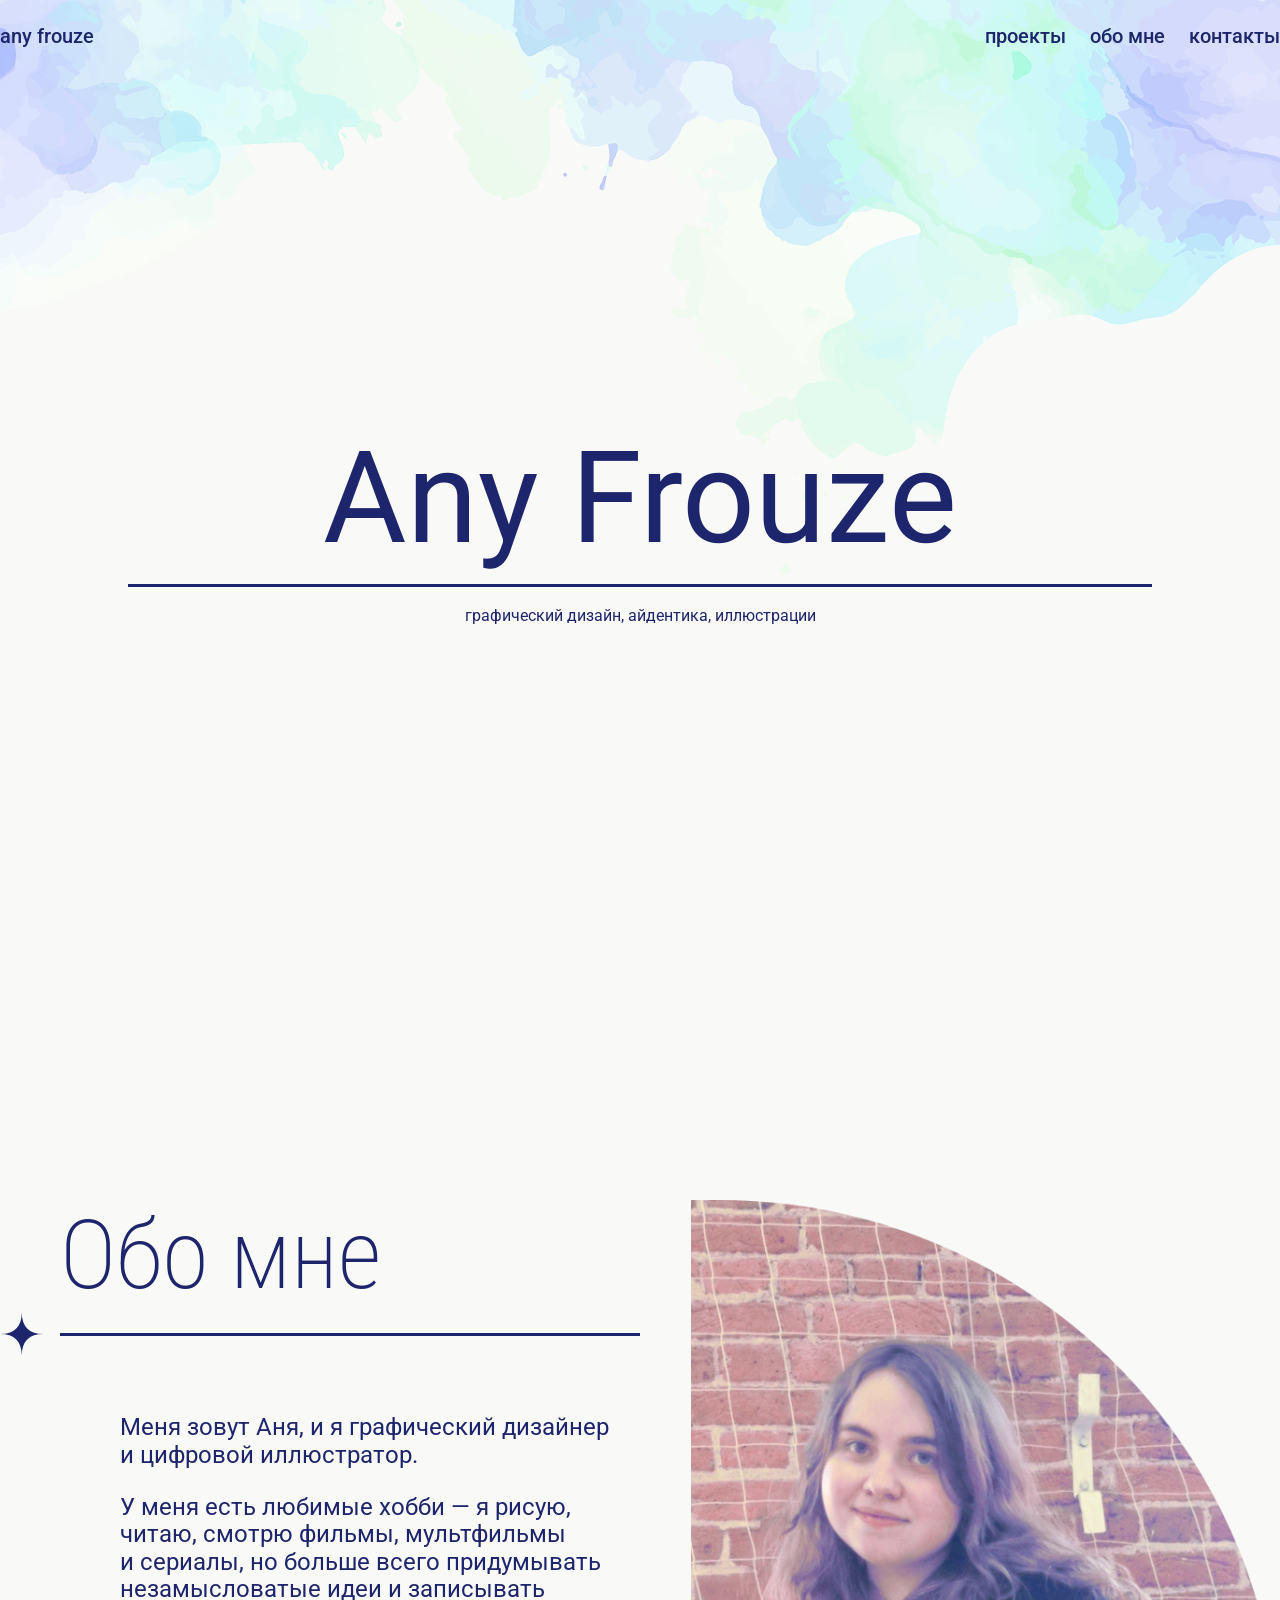
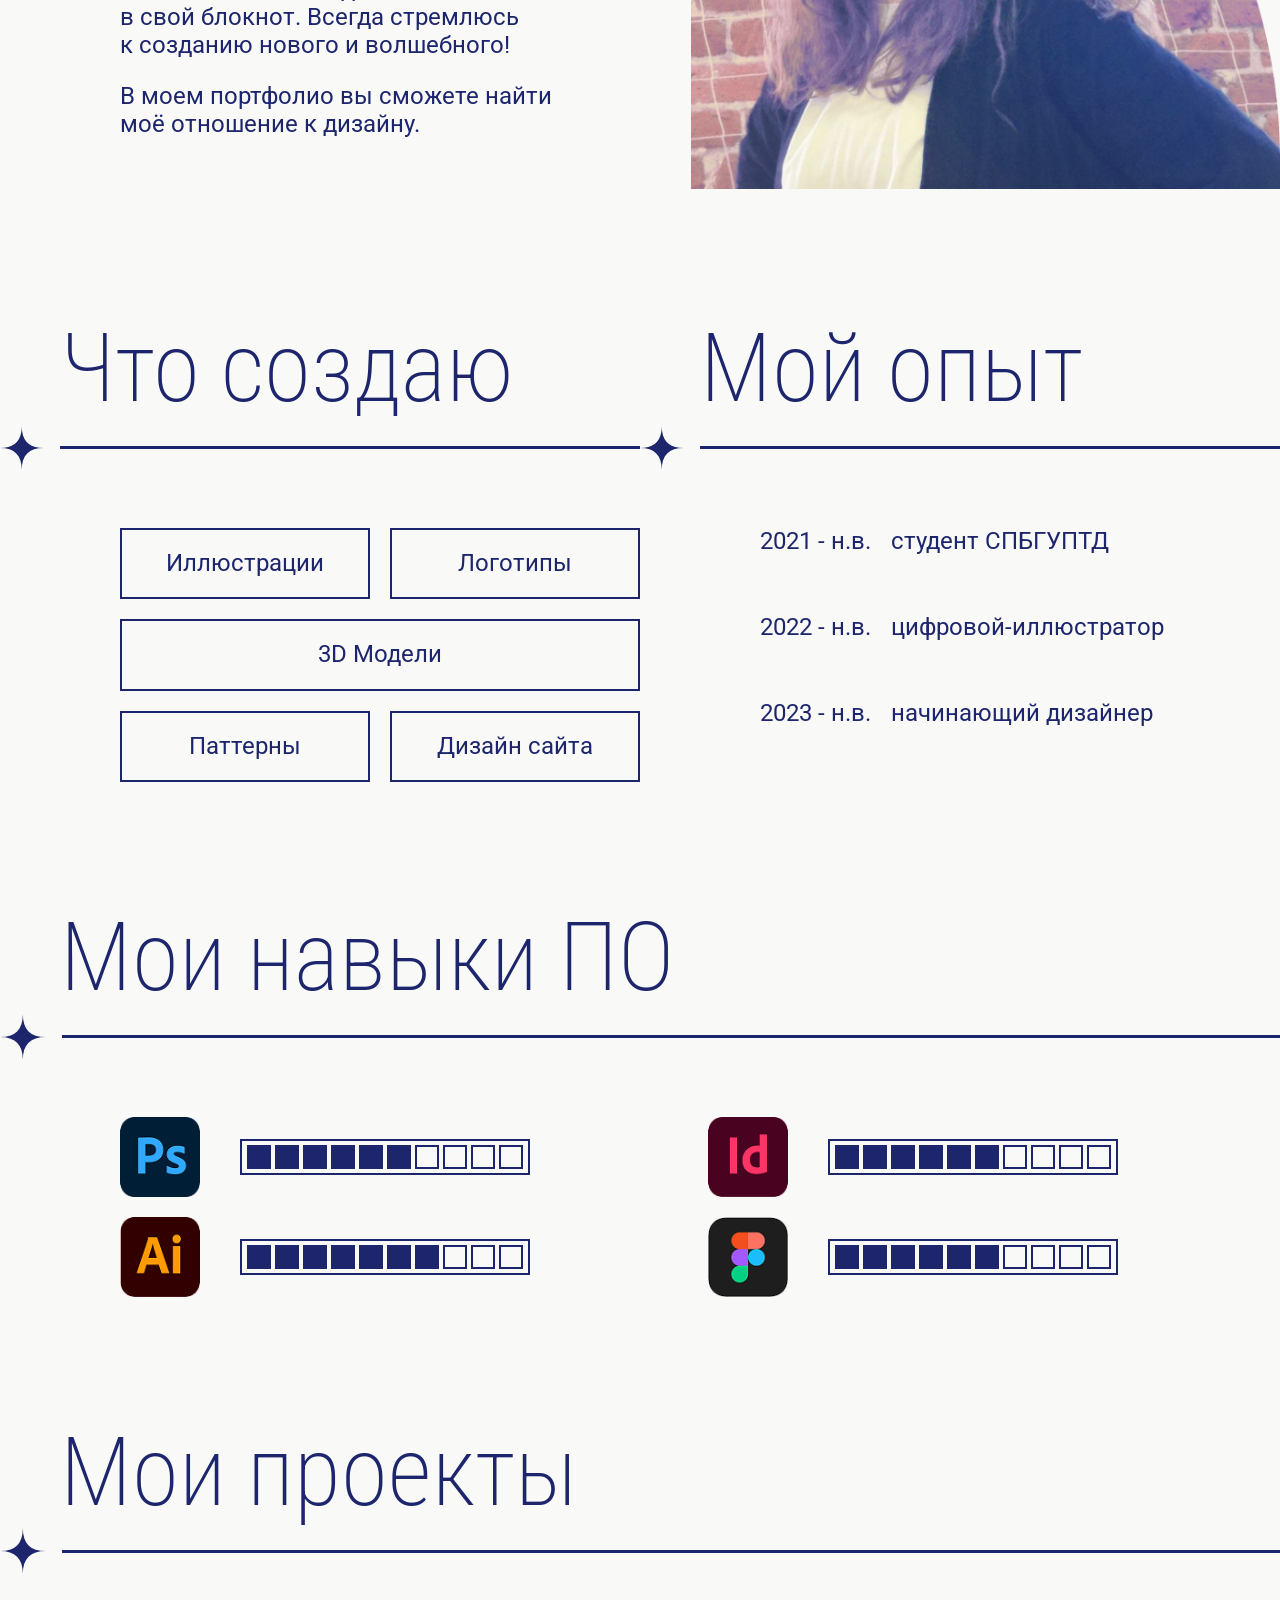
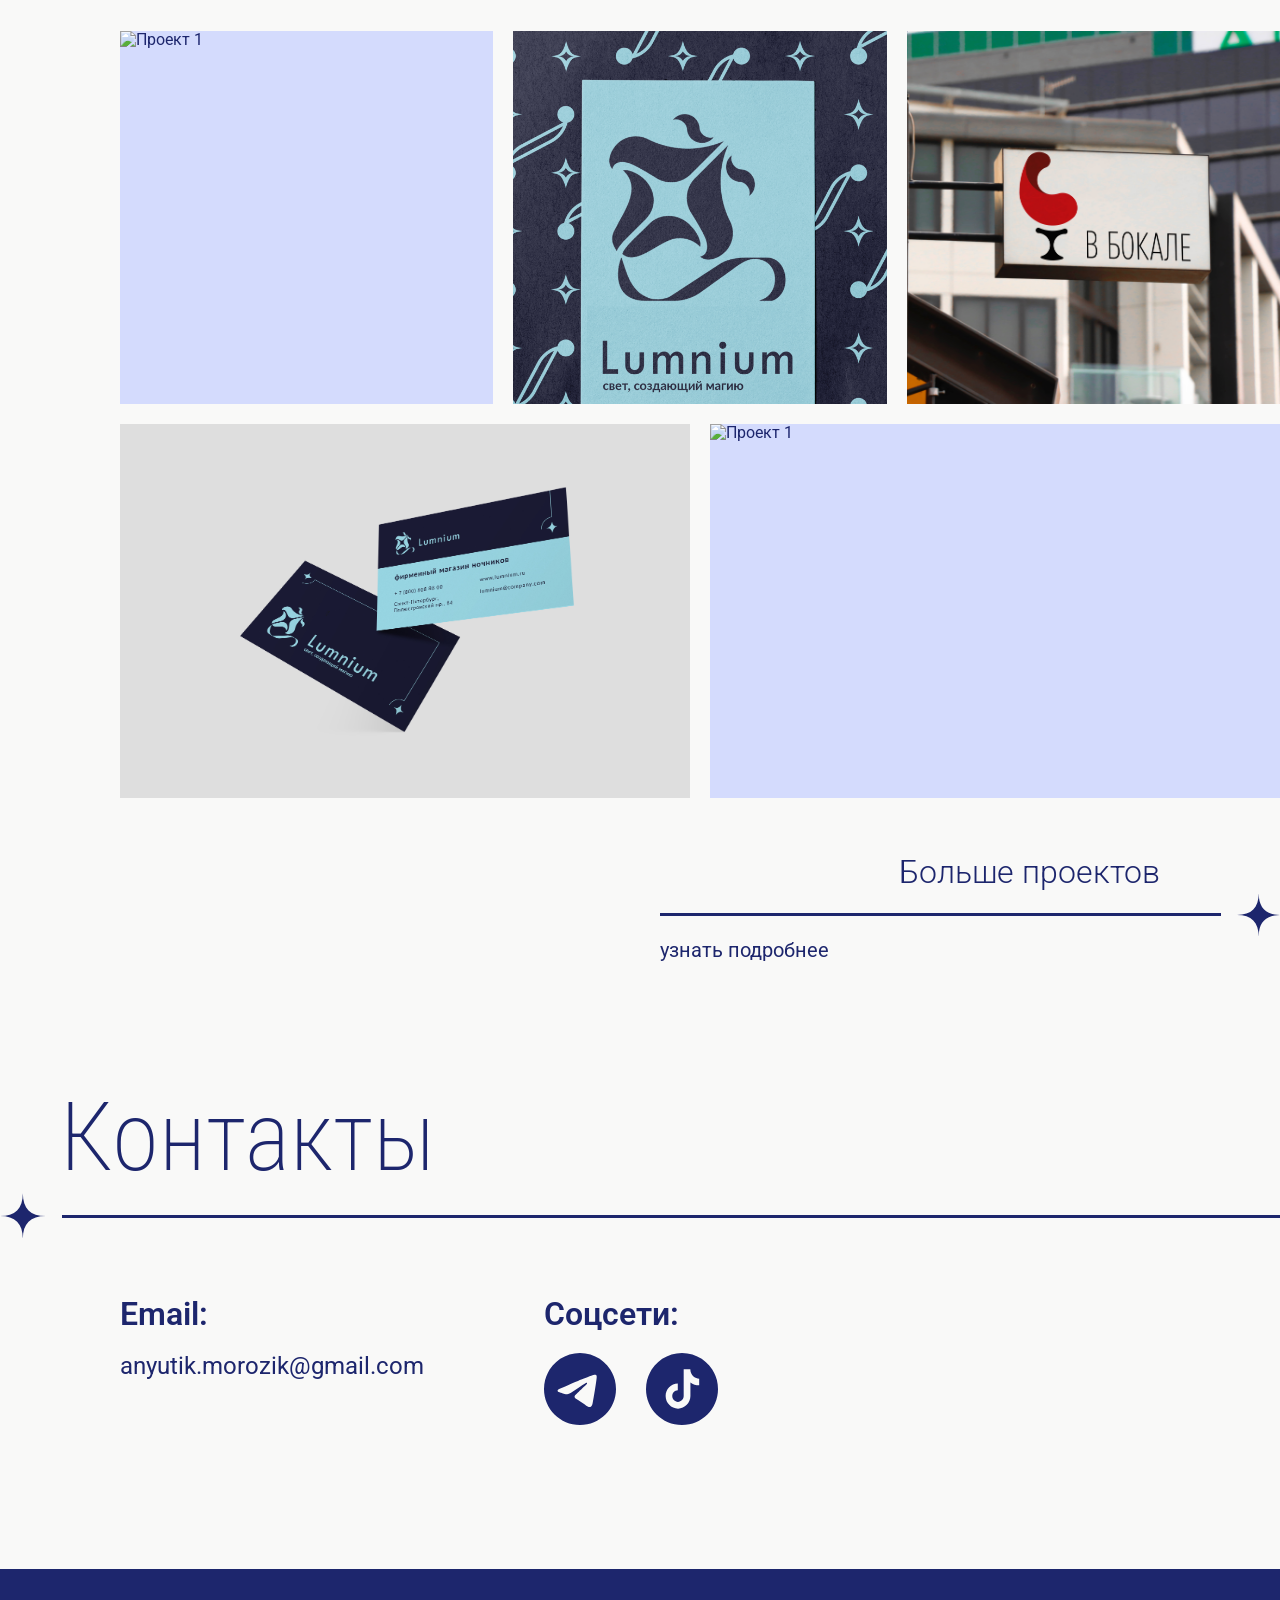
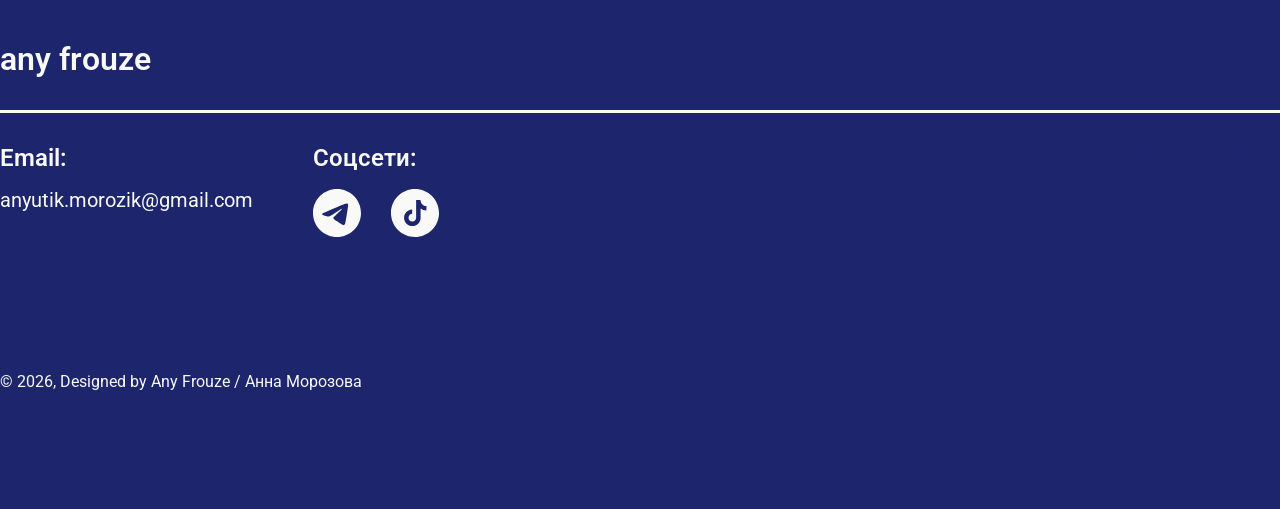
==== commit eff84f15: "закомитить" ====
--- a/index.html
+++ b/index.html
@@ -347,7 +347,7 @@
                     <div class="email-socials-info">
                         <div class="contact-card">
                             <h4>Email:</h4>
-                            <p class="main-text">POSCHTAk@gmail.com</p>
+                            <p class="main-text">anyutik.morozik@gmail.com</p>
                         </div>
                         <div class="contact-card">
                             <h4>Соцсети:</h4>
@@ -378,7 +378,7 @@
                 <div class="left-side footer-color-text">
                     <div class="contact-card contact-card--footer">
                         <h5>Email:</h5>
-                        <p class="decription-text footer-color-text">pochtapo@gmail.com</p>
+                        <p class="decription-text footer-color-text">anyutik.morozik@gmail.com</p>
                     </div>
                     <div class="contact-card contact-card--footer">
                         <h5>Соцсети:</h5>
@@ -406,11 +406,13 @@
 
             </div>
             <div>
-                <p class="post-description footer-color-text ">&#169 2026, Designed by Any Frouze</p>
+                <p class="post-description footer-color-text ">&#169 2026, Designed by Any Frouze / Анна Морозова</p>
             </div>
         </div>
 
     </footer>
+
+
 
 
     <button type="button" class="scroll-top" aria-label="Наверх">
--- a/css/style.css
+++ b/css/style.css
@@ -28,7 +28,7 @@
     font-family: "Roboto", sans-serif;
     background-size: auto;  
     background-position: top center;
-    background-repeat: no-repeat;  
+    background-repeat: no-repeat;
 }
 
 ul,li {
@@ -127,6 +127,7 @@
 main {
     max-width: 1440px;
     width: 100%;
+    margin: 0 140px 0 140px;
 }
 
 .start-banner{
@@ -758,4 +759,9 @@
         width: 100%;
         max-width: 100%;
     }
+
+    .star-left,
+    .star-right {
+        display: none;  /* скрыть на мобилке */
+    }
 }
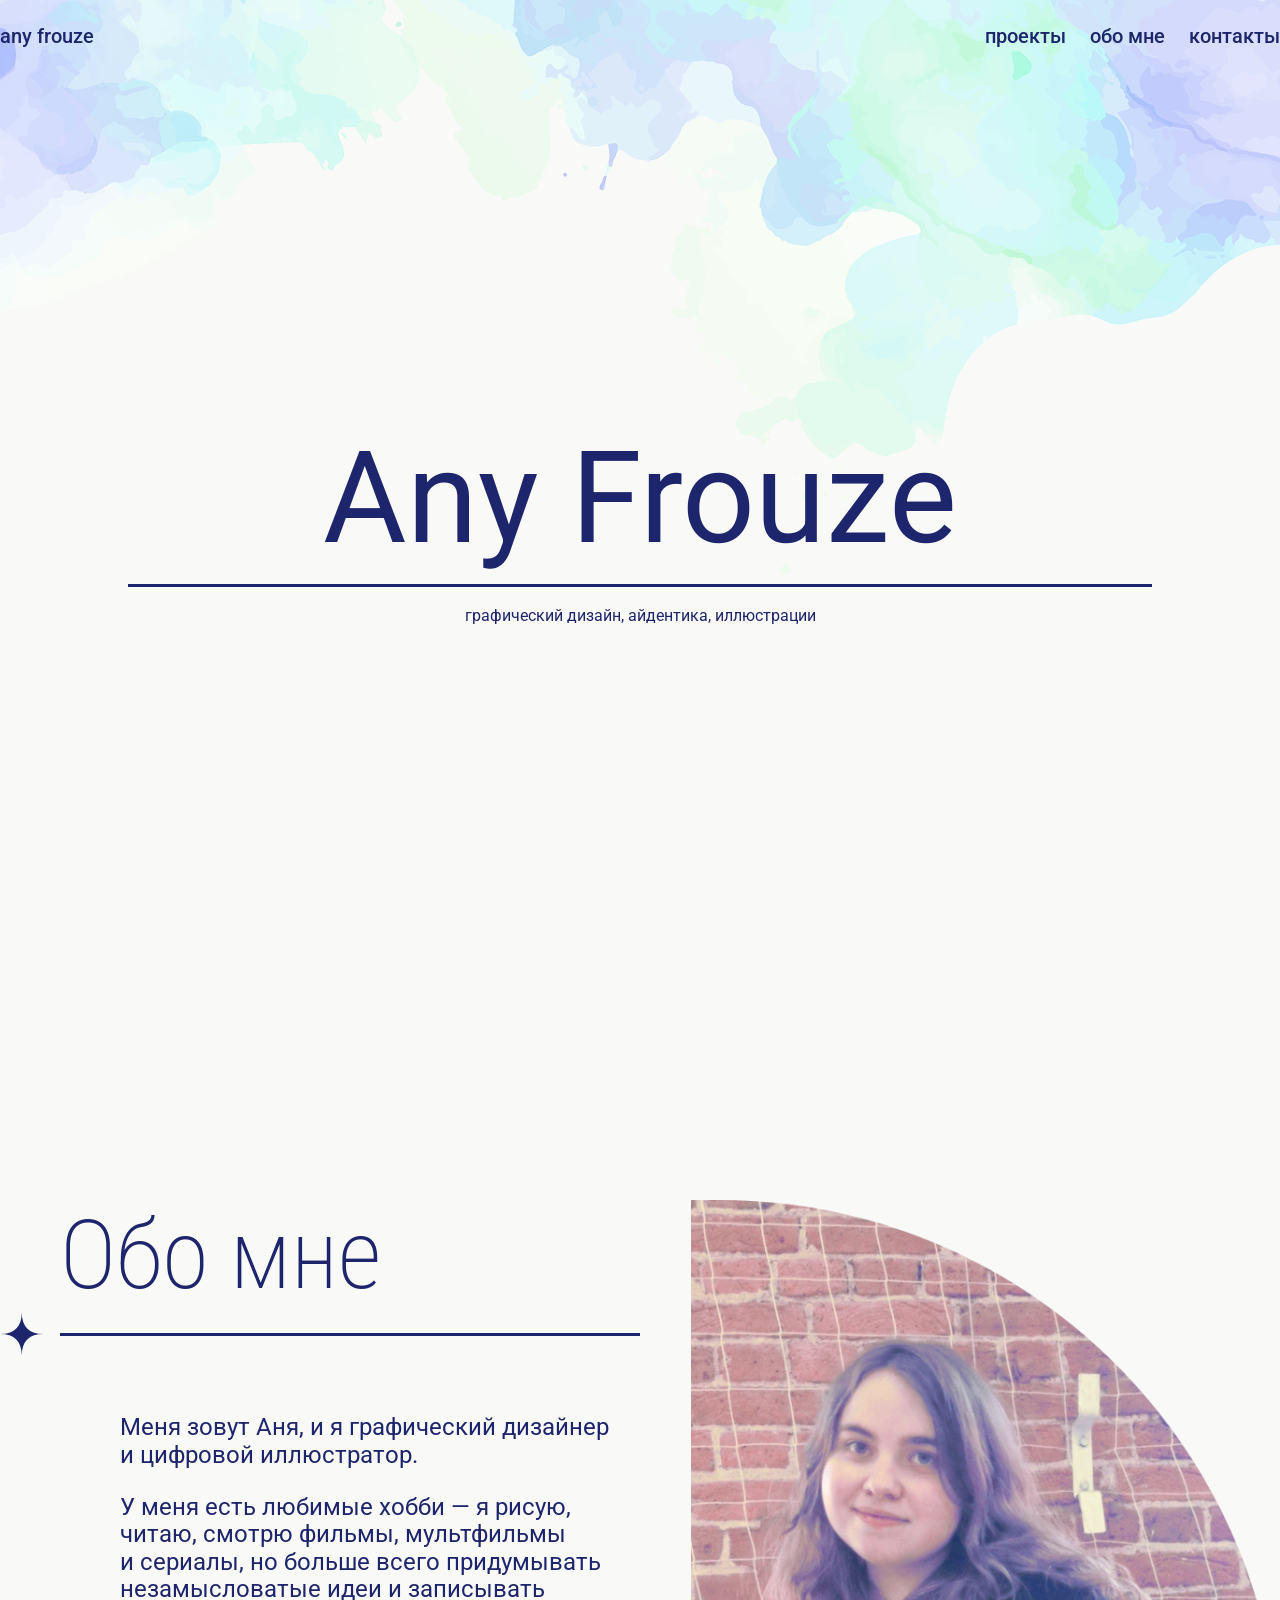
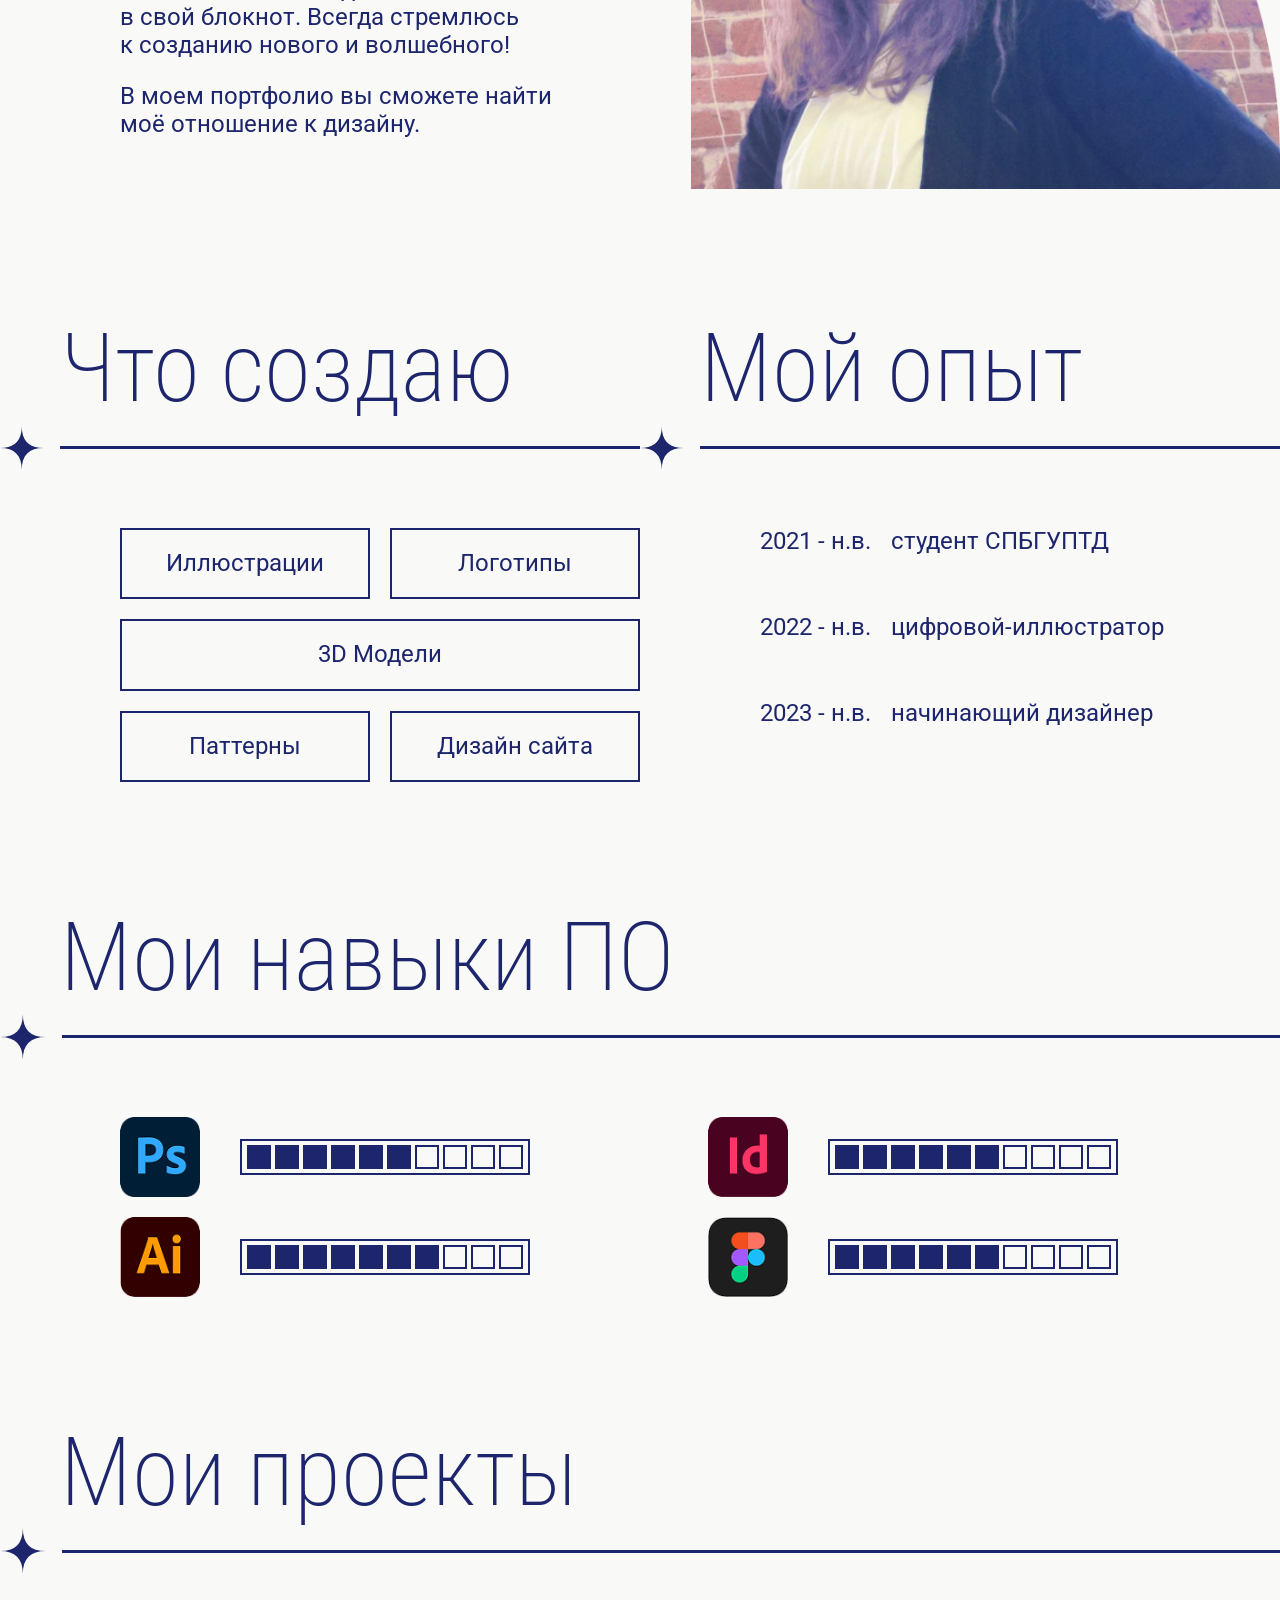
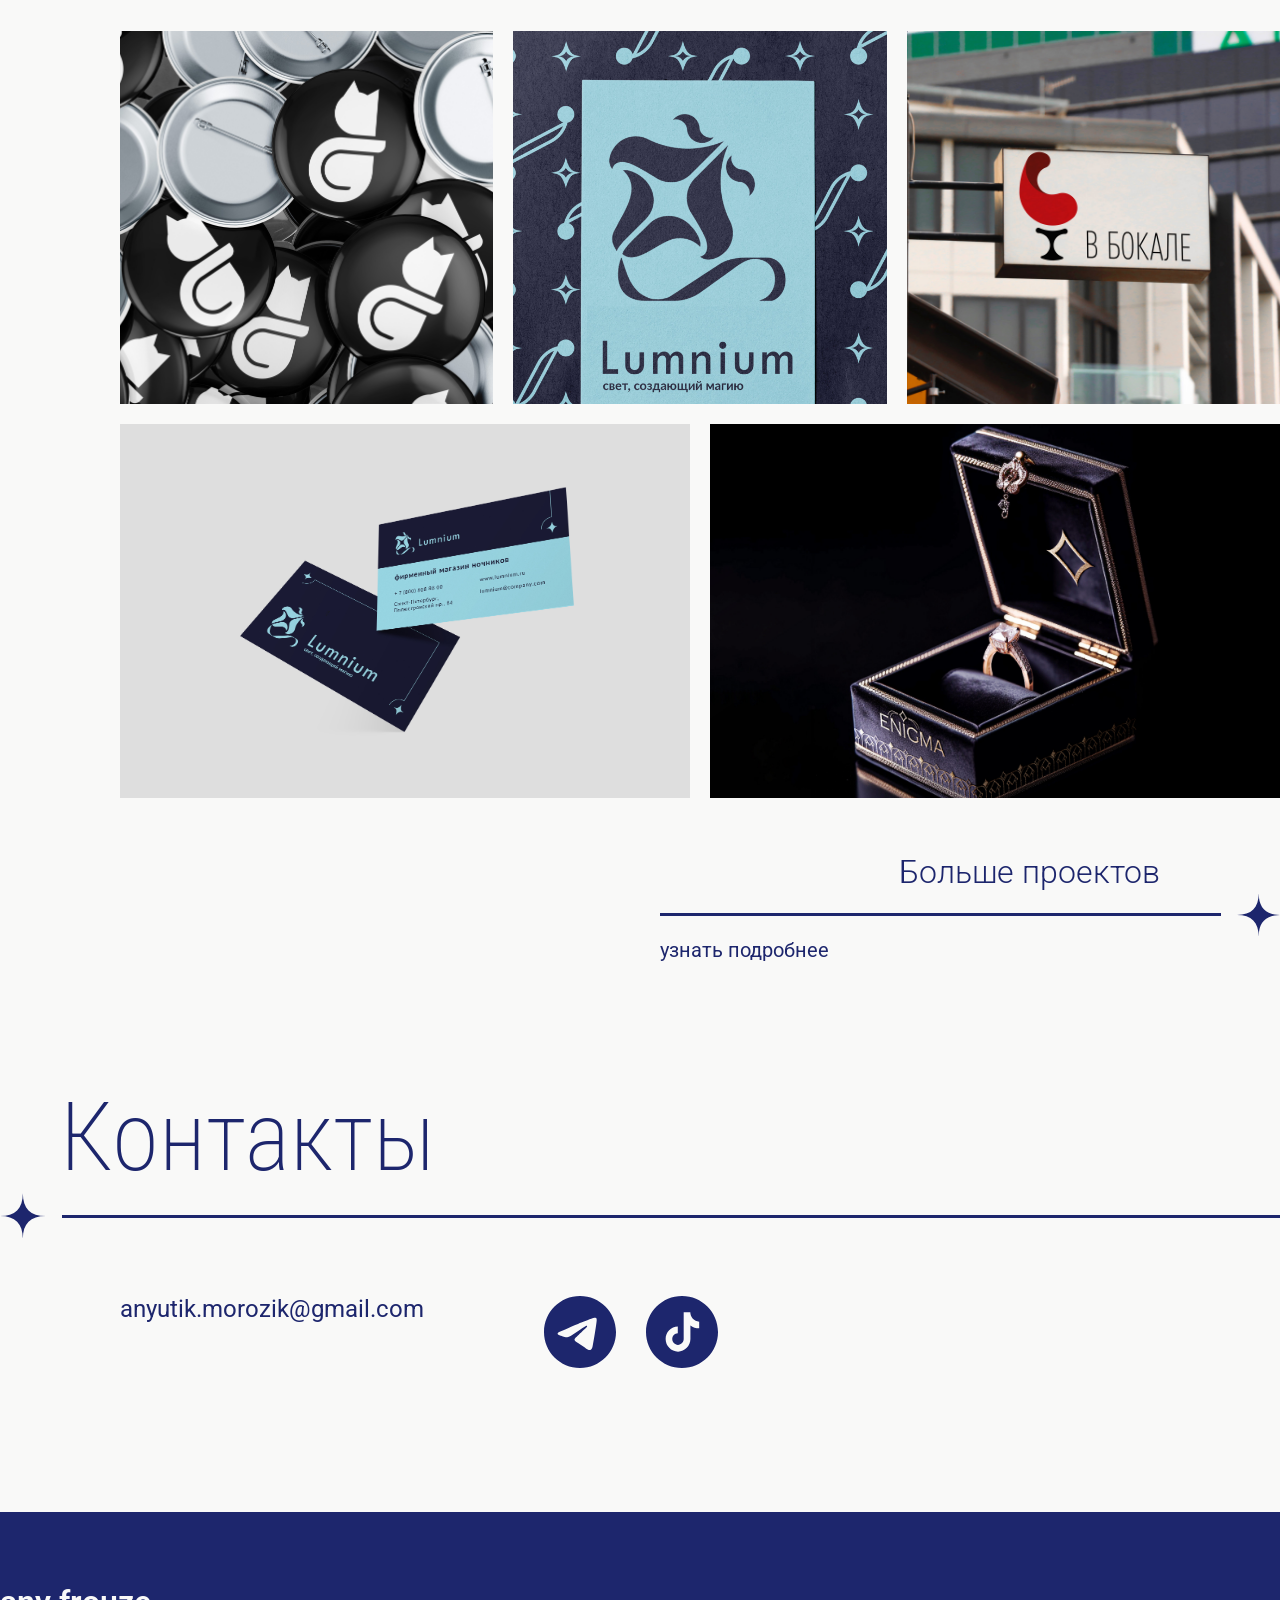
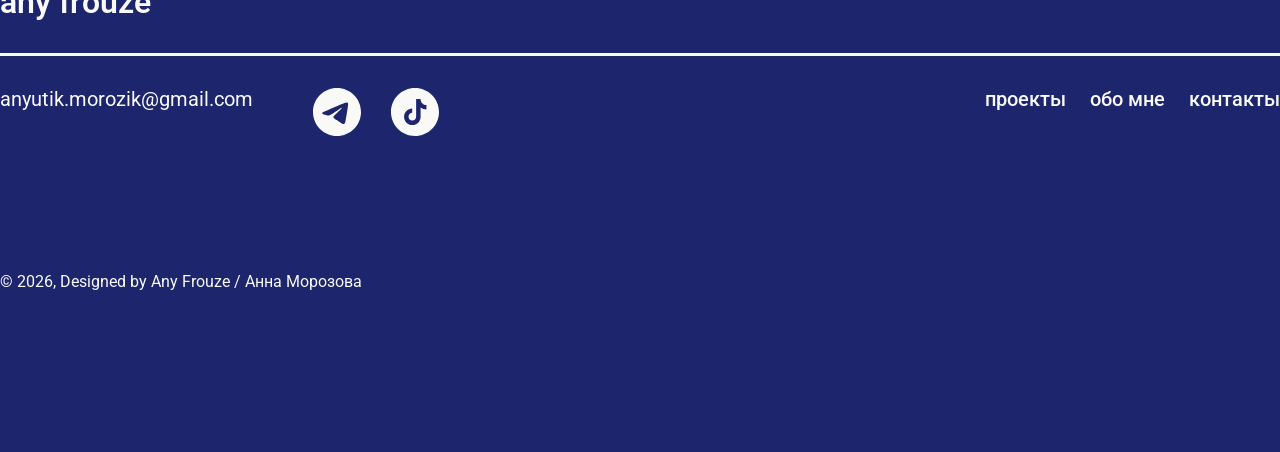
==== commit e2fe9b5d: "ssa" ====
--- a/index.html
+++ b/index.html
@@ -18,7 +18,7 @@
 
 </head>
 
-<body style="background-image: url('../src/img/background-1.png');">
+<body class="bg">
 
     <header class="header-container">
         <div class="header-content">
@@ -261,14 +261,14 @@
                     <div class="create-grid-project">
                         <a  href="case-1.html" class="f-part">
                             <div class="project-card">
-                                <img src="src/img/cat-pin black.png" alt="Проект 1">
+                                <img src="src/img/cat-pin black.jpg" alt="Проект 1">
                                 <div class="project-overlay"></div>
                                 <p>Разработка логотипа для мероприятия «День эрмитажного кота» 2023</p>
                             </div>
                         </a>
                         <a href="case-5.html" class="g-part">
                             <div class="project-card">
-                                <img src="src/img/case-lumnium-logo.png" alt="Проект 1">
+                                <img src="src/img/case-lumnium-logo.jpg" alt="Проект 1">
                                 <div class="project-overlay"></div>
                                 <p>Разработка логотипа для компании «Lumnium» 2025</p>
                             </div>
@@ -289,7 +289,7 @@
                         </a>
                         <a href="case-2.html" class="j-part">
                             <div class="project-card">
-                                <img src="src\img\enigma-img-2.png" alt="Проект 1">
+                                <img src="src\img\enigma-img-2.jpg" alt="Проект 1">
                                 <div class="project-overlay"></div>
                                 <p>Разработка фирменного стиля для ювелирного магазина «Enigma» 2023</p>
                             </div>
@@ -346,14 +346,12 @@
                 <div class="container-under-line">
                     <div class="email-socials-info">
                         <div class="contact-card">
-                            <h4>Email:</h4>
                             <p class="main-text">anyutik.morozik@gmail.com</p>
                         </div>
                         <div class="contact-card">
-                            <h4>Соцсети:</h4>
                             <div class="social-icons">
-                                <a href=""><img src="src\icon\tg-icon.svg" alt="Telegram-ICON"></a>
-                                <a href=""><img src="src\icon\tt-icon.svg" alt="Tiktok-ICON"></a>
+                                <a href="https://t.me/liomacht"><img src="src\icon\tg-icon.svg" alt="Telegram-ICON"></a>
+                                <a href="https://www.tiktok.com/"><img src="src\icon\tt-icon.svg" alt="Tiktok-ICON"></a>
                             </div>
                         </div>
                     </div>
@@ -377,14 +375,12 @@
 
                 <div class="left-side footer-color-text">
                     <div class="contact-card contact-card--footer">
-                        <h5>Email:</h5>
                         <p class="decription-text footer-color-text">anyutik.morozik@gmail.com</p>
                     </div>
                     <div class="contact-card contact-card--footer">
-                        <h5>Соцсети:</h5>
                         <div class="social-icons">
-                            <a href=""><img src="src\icon\white-tg.svg" alt="Telegram-ICON"></a>
-                            <a href=""><img src="src\icon\white-tt.svg" alt="Tiktok-ICON"></a>
+                            <a href="https://t.me/liomacht"><img src="src\icon\white-tg.svg" alt="Telegram-ICON"></a>
+                            <a href="https://www.tiktok.com/"><img src="src\icon\white-tt.svg" alt="Tiktok-ICON"></a>
                         </div>
                     </div>
                 </div>
@@ -392,13 +388,13 @@
 
                     <nav class="right-side">
                         <ul>
-                            <li><a href="case-page.html">
+                            <li><a href="case-page.html"  class="footer-color-text">
                                     <p class="head-foot-p">проекты</p>
                                 </a></li>
-                            <li><a href="index.html#about-section">
+                            <li><a href="index.html#about-section"  class="footer-color-text">
                                     <p class="head-foot-p">обо мне</p>
                                 </a></li>
-                            <li><a href="index.html#contacts-section">
+                            <li><a href="index.html#contacts-section"  class="footer-color-text">
                                     <p class="head-foot-p">контакты</p>
                                 </a></li>
                         </ul>
--- a/css/style.css
+++ b/css/style.css
@@ -29,6 +29,10 @@
     background-size: auto;  
     background-position: top center;
     background-repeat: no-repeat;
+}
+
+.bg{
+    background-image: url(../src/img/background.png);
 }
 
 ul,li {
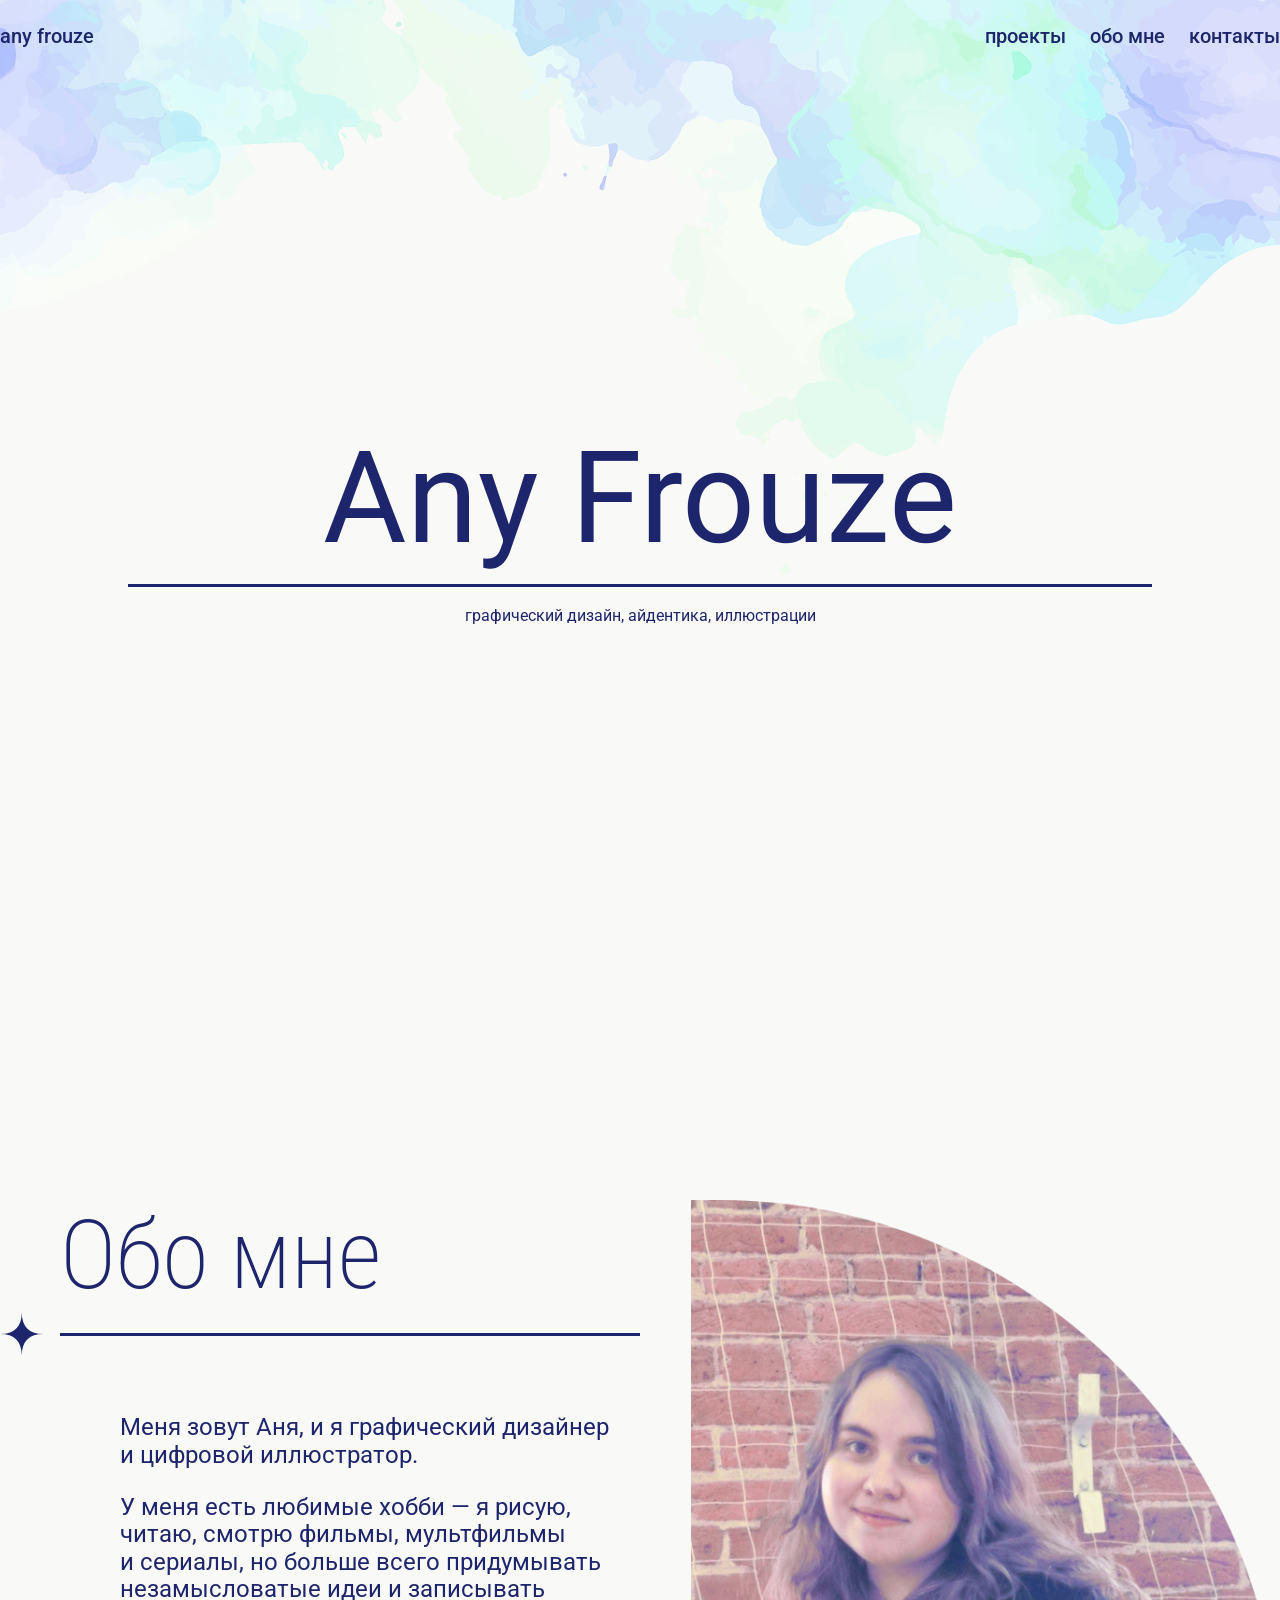
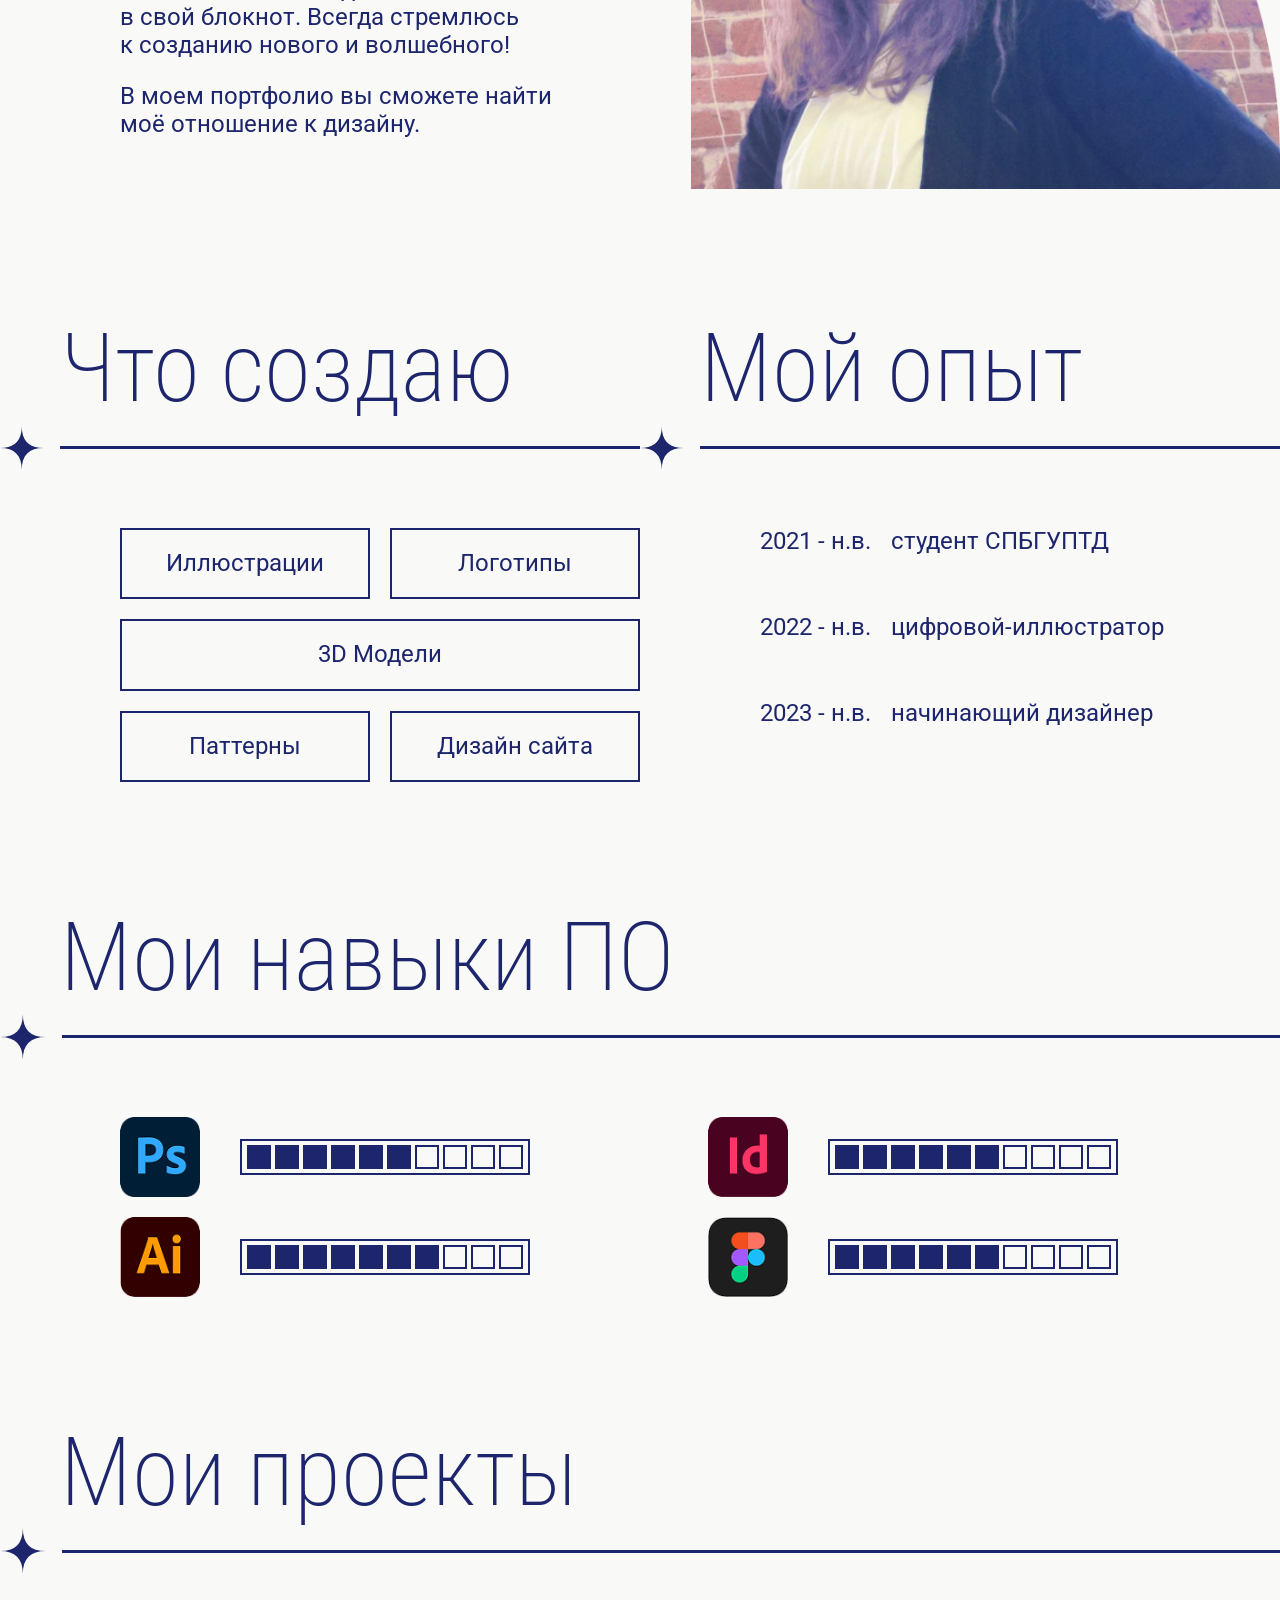
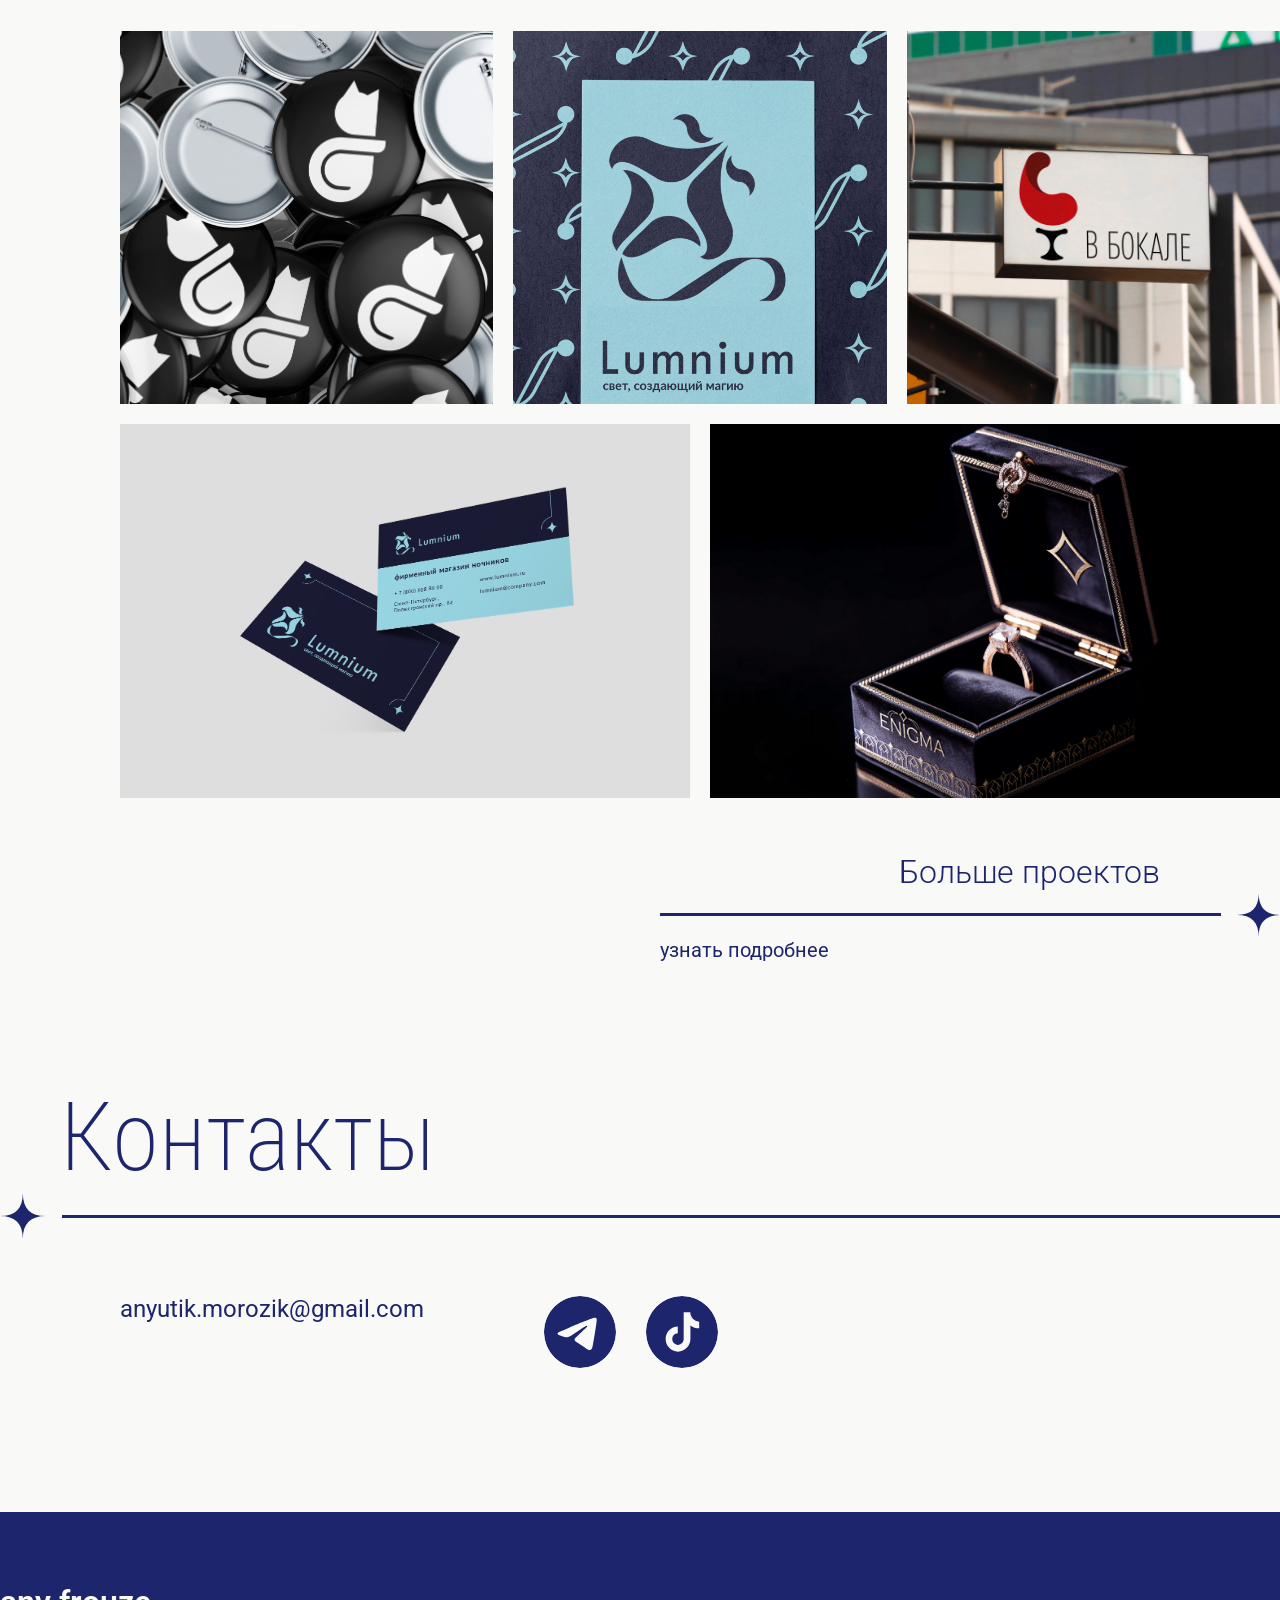
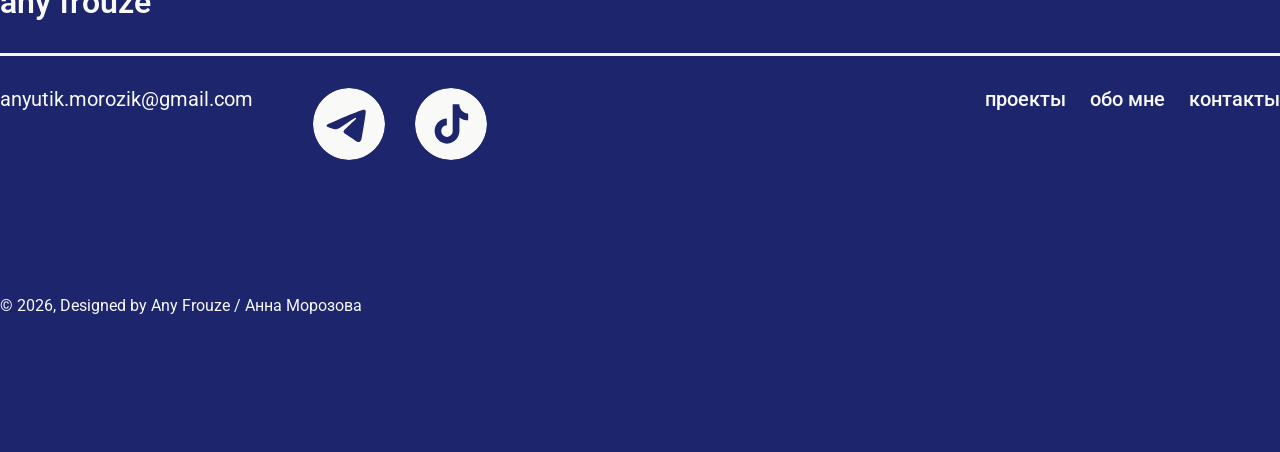
==== commit c1f22d85: "Иконочки правка" ====
--- a/index.html
+++ b/index.html
@@ -259,7 +259,7 @@
                 <div class="container-under-line">
 
                     <div class="create-grid-project">
-                        <a  href="case-1.html" class="f-part">
+                        <a href="case-1.html" class="f-part">
                             <div class="project-card">
                                 <img src="src/img/cat-pin black.jpg" alt="Проект 1">
                                 <div class="project-overlay"></div>
@@ -350,12 +350,32 @@
                         </div>
                         <div class="contact-card">
                             <div class="social-icons">
-                                <a href="https://t.me/liomacht"><img src="src\icon\tg-icon.svg" alt="Telegram-ICON"></a>
-                                <a href="https://www.tiktok.com/"><img src="src\icon\tt-icon.svg" alt="Tiktok-ICON"></a>
-                            </div>
-                        </div>
-                    </div>
-                </div>
+                                <a href="https://t.me/liomacht">
+                                    <div class="icon icon--dark">
+                                        <div class="icon-border"></div>
+                                        <svg width="72" height="72" viewBox="0 0 72 72" fill="none"
+                                            xmlns="http://www.w3.org/2000/svg">
+                                            <path fill-rule="evenodd" clip-rule="evenodd"
+                                                d="M72 36C72 55.8822 55.8822 72 36 72C16.1178 72 0 55.8822 0 36C0 16.1178 16.1178 0 36 0C55.8822 0 72 16.1178 72 36ZM37.2901 26.5768C33.7885 28.0332 26.7904 31.0476 16.2957 35.62C14.5915 36.2977 13.6988 36.9606 13.6175 37.6089C13.4802 38.7045 14.8521 39.1359 16.7204 39.7234C16.9745 39.8033 17.2379 39.8861 17.5078 39.9738C19.3459 40.5713 21.8185 41.2703 23.1039 41.2981C24.2698 41.3233 25.5712 40.8426 27.0079 39.856C36.8135 33.237 41.8751 29.8914 42.1929 29.8193C42.4171 29.7684 42.7278 29.7044 42.9383 29.8915C43.1488 30.0786 43.1281 30.433 43.1058 30.528C42.9699 31.1074 37.5844 36.1143 34.7974 38.7053C33.9285 39.5131 33.3122 40.0861 33.1862 40.2169C32.904 40.51 32.6164 40.7873 32.3399 41.0538C30.6323 42.7 29.3517 43.9345 32.4108 45.9504C33.8809 46.9191 35.0573 47.7202 36.2309 48.5194C37.5125 49.3923 38.7909 50.2628 40.4448 51.347C40.8662 51.6232 41.2687 51.9101 41.6607 52.1896C43.1522 53.2529 44.4922 54.2082 46.1478 54.0559C47.1097 53.9674 48.1034 53.0628 48.608 50.3651C49.8006 43.9894 52.1449 30.1754 52.6867 24.4829C52.7341 23.9842 52.6744 23.3459 52.6265 23.0657C52.5785 22.7855 52.4783 22.3863 52.1141 22.0908C51.6828 21.7408 51.0169 21.667 50.7191 21.6723C49.3651 21.6961 47.2877 22.4185 37.2901 26.5768Z"
+                                                fill="#1D266D" />
+                                        </svg>
+                                    </div>
+                                </a>
+                                <a href="https://www.tiktok.com/">
+                                    <div class="icon icon--dark">
+                                    <div class="icon-border"></div>
+                                    <svg width="72" height="72" viewBox="0 0 72 72" fill="none"
+                                        xmlns="http://www.w3.org/2000/svg">
+                                        <path fill-rule="evenodd" clip-rule="evenodd"
+                                            d="M36 0C55.8822 0 72 16.1178 72 36C71.9999 55.8821 55.8821 72 36 72C16.118 71.9999 8.60975e-05 55.882 0 36C0 16.1179 16.1179 0.000103912 36 0ZM37.6819 43.1142C37.6817 46.3015 35.1361 48.9192 31.9683 48.9192C28.8007 48.919 26.2548 46.3014 26.2547 43.1142C26.2547 39.9839 28.7448 37.4216 31.7995 37.3078V30.593C25.0678 30.7068 19.6369 36.2273 19.6369 43.1142C19.637 50.058 25.1812 55.6355 32.0259 55.6355C38.8703 55.6351 44.4135 50.0009 44.4136 43.1142V29.3977C46.9025 31.2189 49.9573 32.2994 53.1816 32.3564V25.6402C48.2038 25.4692 44.3011 21.3716 44.3011 16.3631H37.6819V43.1142Z"
+                                            fill="#1D266D" />
+                                    </svg>
+                            </div>
+                            </a>
+                        </div>
+                    </div>
+                </div>
+            </div>
             </div>
 
 
@@ -367,7 +387,7 @@
 
     <footer class="footer-container">
         <div class="footer-content ">
-            <a class="footer-color-text" href="">
+            <a class="footer-color-text" href="index.html#start-section">
                 <h4>any frouze</h4>
             </a>
             <div class="line-medium footer-color-solid"></div>
@@ -379,26 +399,40 @@
                     </div>
                     <div class="contact-card contact-card--footer">
                         <div class="social-icons">
-                            <a href="https://t.me/liomacht"><img src="src\icon\white-tg.svg" alt="Telegram-ICON"></a>
-                            <a href="https://www.tiktok.com/"><img src="src\icon\white-tt.svg" alt="Tiktok-ICON"></a>
-                        </div>
-                    </div>
-                </div>
-
-
-                    <nav class="right-side">
-                        <ul>
-                            <li><a href="case-page.html"  class="footer-color-text">
-                                    <p class="head-foot-p">проекты</p>
-                                </a></li>
-                            <li><a href="index.html#about-section"  class="footer-color-text">
-                                    <p class="head-foot-p">обо мне</p>
-                                </a></li>
-                            <li><a href="index.html#contacts-section"  class="footer-color-text">
-                                    <p class="head-foot-p">контакты</p>
-                                </a></li>
-                        </ul>
-                    </nav>
+                            <a href="https://t.me/liomacht">
+                                <div class="icon icon--light">
+                                    <div class="icon-border"></div>
+                                    <svg width="48" height="48" viewBox="0 0 48 48" fill="none" xmlns="http://www.w3.org/2000/svg">
+                                        <path fill-rule="evenodd" clip-rule="evenodd" d="M48 24C48 37.2548 37.2548 48 24 48C10.7452 48 0 37.2548 0 24C0 10.7452 10.7452 0 24 0C37.2548 0 48 10.7452 48 24ZM24.8601 17.7179C22.5257 18.6888 17.8603 20.6984 10.8638 23.7466C9.72766 24.1984 9.13251 24.6404 9.07834 25.0726C8.98677 25.803 9.90142 26.0906 11.1469 26.4822C11.3164 26.5355 11.4919 26.5907 11.6719 26.6492C12.8973 27.0475 14.5457 27.5135 15.4026 27.5321C16.1799 27.5489 17.0475 27.2284 18.0053 26.5707C24.5423 22.158 27.9168 19.9276 28.1286 19.8795C28.2781 19.8456 28.4852 19.803 28.6255 19.9277C28.7659 20.0524 28.7521 20.2886 28.7372 20.352C28.6466 20.7383 25.0562 24.0762 23.1982 25.8036C22.619 26.3421 22.2081 26.724 22.1242 26.8113C21.936 27.0067 21.7443 27.1915 21.56 27.3692C20.4215 28.4667 19.5678 29.2896 21.6072 30.6336C22.5873 31.2794 23.3715 31.8135 24.1539 32.3463C25.0084 32.9282 25.8606 33.5085 26.9632 34.2313C27.2442 34.4155 27.5125 34.6068 27.7738 34.7931C28.7681 35.5019 29.6615 36.1388 30.7652 36.0373C31.4065 35.9782 32.0689 35.3752 32.4053 33.5767C33.2004 29.3263 34.7633 20.1169 35.1244 16.3219C35.1561 15.9895 35.1163 15.5639 35.0843 15.3771C35.0523 15.1904 34.9855 14.9242 34.7427 14.7272C34.4552 14.4939 34.0113 14.4447 33.8127 14.4482C32.91 14.4641 31.5251 14.9456 24.8601 17.7179Z" fill="#F9F9F8"/>
+                                        </svg>
+                                </div>
+                            </a>
+                            <a href="https://www.tiktok.com/">
+                                <div class="icon icon--light">
+                                    <div class="icon-border"></div>
+                                    <svg width="48" height="48" viewBox="0 0 48 48" fill="none" xmlns="http://www.w3.org/2000/svg">
+                                        <path fill-rule="evenodd" clip-rule="evenodd" d="M24 0C37.2548 0 48 10.7452 48 24C47.9999 37.2547 37.2547 48 24 48C10.7453 47.9999 5.73983e-05 37.2547 0 24C0 10.7453 10.7453 6.92747e-05 24 0ZM25.1213 28.7428C25.1212 30.8677 23.424 32.6128 21.3122 32.6128C19.2005 32.6127 17.5032 30.8676 17.5031 28.7428C17.5031 26.6559 19.1632 24.9477 21.1997 24.8719V20.3953C16.7119 20.4712 13.0912 24.1516 13.0912 28.7428C13.0913 33.372 16.7874 37.0903 21.3506 37.0903C25.9135 37.0901 29.609 33.3339 29.6091 28.7428V19.5984C31.2683 20.8126 33.3049 21.5329 35.4544 21.5709V17.0934C32.1358 16.9794 29.5341 14.2478 29.5341 10.9087H25.1213V28.7428Z" fill="#F9F9F8"/>
+                                    </svg>
+                                </div>
+                            </a>
+                        </div>
+                    </div>
+                </div>
+
+
+                <nav class="right-side">
+                    <ul>
+                        <li><a href="case-page.html" class="footer-color-text">
+                                <p class="head-foot-p">проекты</p>
+                            </a></li>
+                        <li><a href="index.html#about-section" class="footer-color-text">
+                                <p class="head-foot-p">обо мне</p>
+                            </a></li>
+                        <li><a href="index.html#contacts-section" class="footer-color-text">
+                                <p class="head-foot-p">контакты</p>
+                            </a></li>
+                    </ul>
+                </nav>
 
             </div>
             <div>
--- a/css/style.css
+++ b/css/style.css
@@ -561,6 +561,89 @@
     font-weight: 400;
     font-size: 16px;
     margin: 100px 0 0 0;
+}
+
+.icon {
+    position: relative;
+    display: inline-flex;
+    align-items: center;
+    justify-content: center;
+    cursor: pointer;
+    width: 72px;
+    height: 72px;
+}
+
+.icon {
+    position: relative;
+    display: inline-flex;
+    align-items: center;
+    justify-content: center;
+    cursor: pointer;
+    width: 72px;
+    height: 72px;
+}
+
+
+.icon-border {
+    position: absolute;
+    top: 0;
+    left: 0;
+    width: 100%;
+    height: 100%;
+    border-radius: 50%;
+    transition: all 0.3s ease;
+    pointer-events: none;
+    box-sizing: border-box;
+    border: 3px solid transparent;
+    background-color: transparent; 
+    z-index: 4; 
+}
+
+.icon svg {
+    position: relative;
+    width: 100%;
+    height: 100%;
+    display: block;
+    border-radius: 50%;
+    transition: all 0.3s ease;
+}
+
+.icon svg path {
+    transition: fill 0.3s ease;
+}
+
+/* ===== ТЁМНАЯ ИКОНКА ===== */
+.icon--dark svg path {
+    fill: #1D266D;
+}
+
+.icon--dark:hover .icon-border {
+    border: 3px solid #1D266D;  
+}
+
+.icon--dark:hover svg path {
+    fill: #F9F9F8;
+}
+
+.icon--dark:hover svg{
+    background-color: #1D266D;
+}
+
+/* ===== СВ ===== */
+.icon--light svg path {
+    fill: #F9F9F8;
+}
+
+.icon--light:hover .icon-border {
+    border: 3px solid #F9F9F8; /
+}
+
+.icon--light:hover svg path {
+    fill: #1D266D;
+}
+
+.icon--light:hover svg {
+    background-color: #F9F9F8;
 }
 
 
